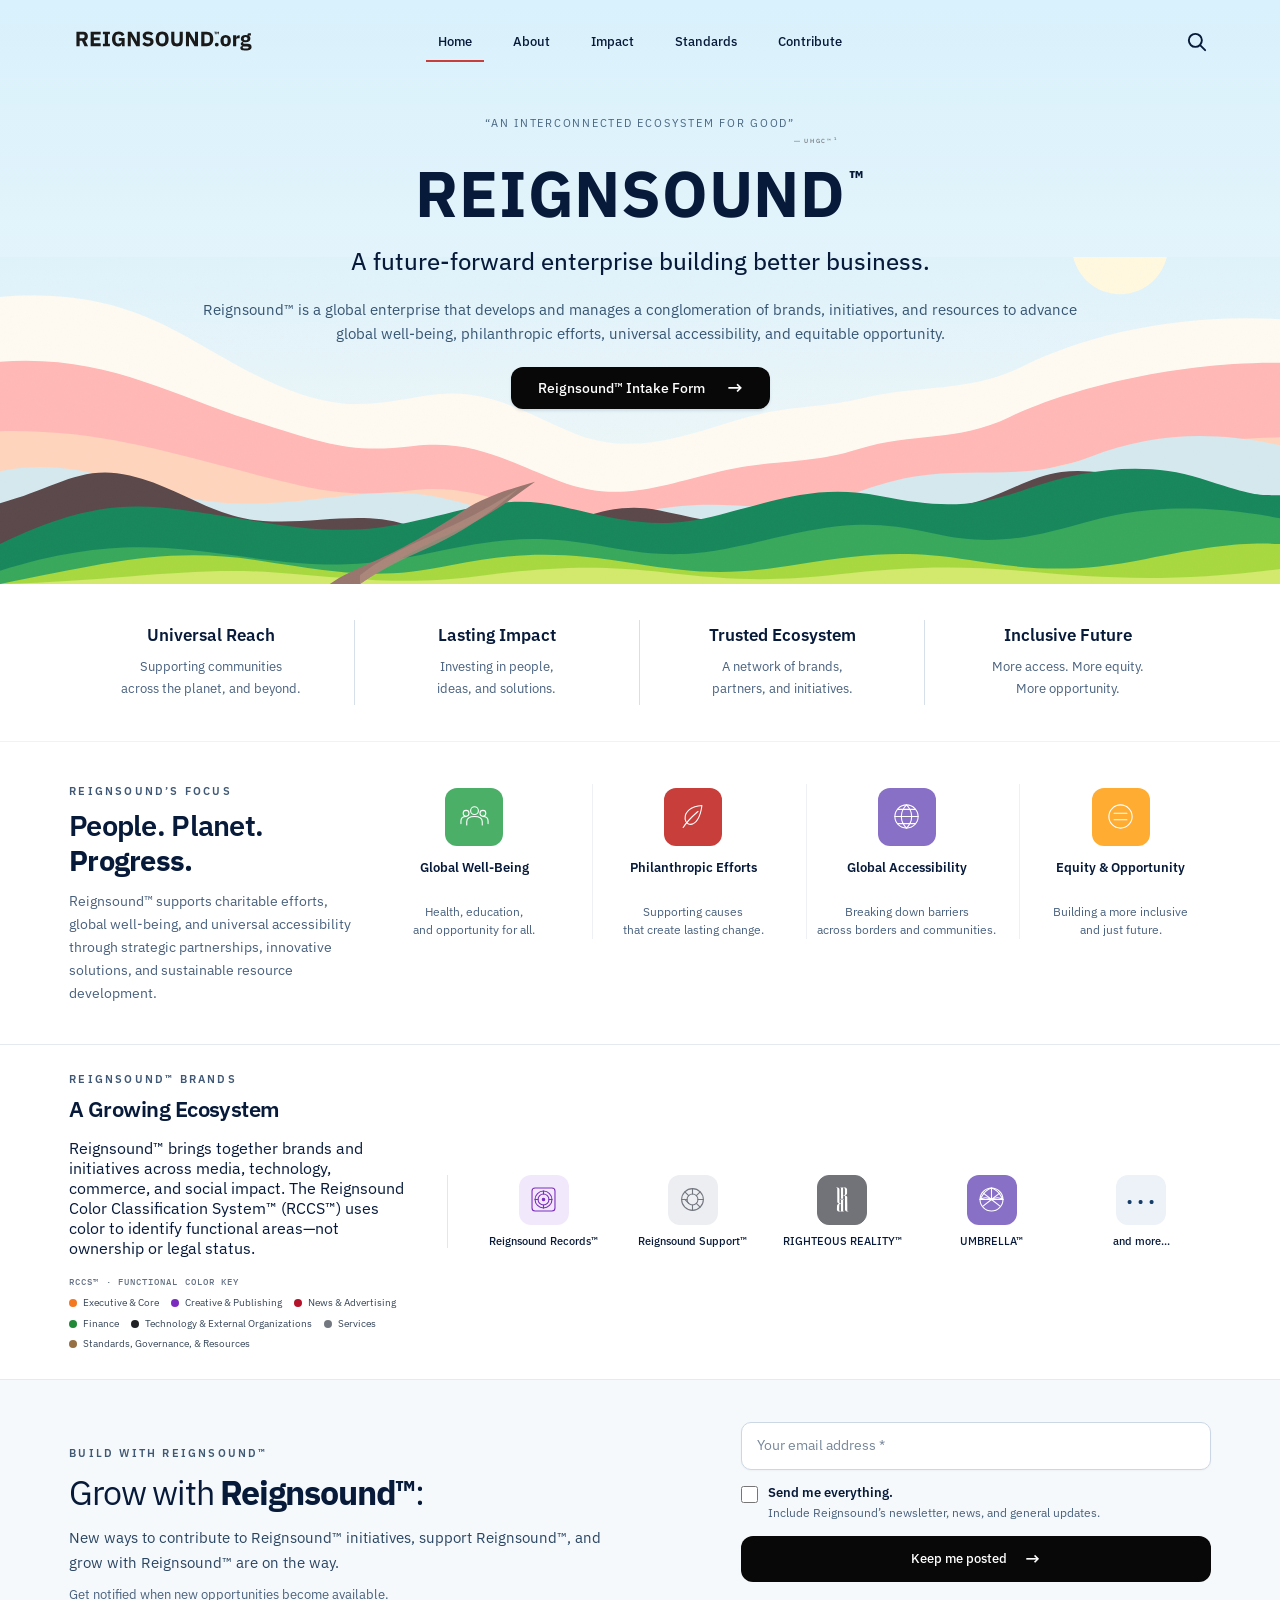
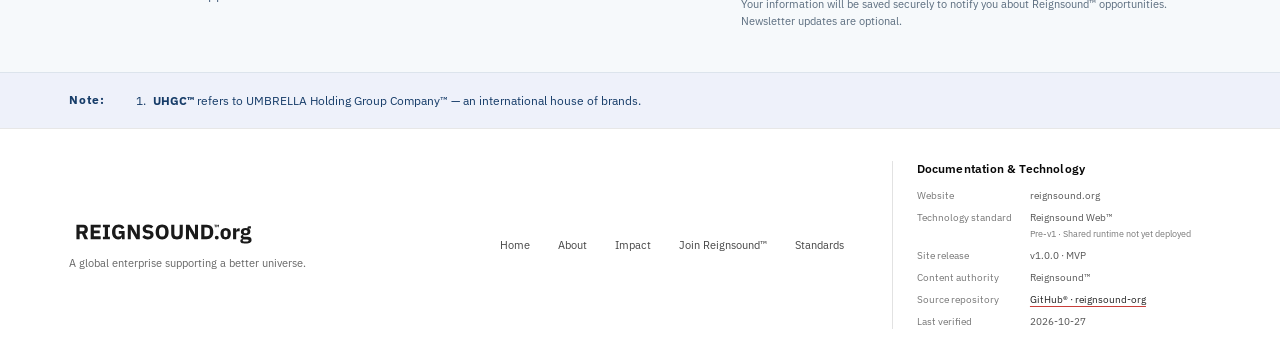
==== index.html @ eb36fef5 "Remove duplicate WebSite structured data" ====
<!doctype html>
<html lang="en">
<head>
  <meta charset="utf-8" />
  <meta name="viewport" content="width=device-width, initial-scale=1" />
  <meta name="theme-color" content="#d9f0fb" />
  <meta name="description" content="Reignsound™ is a global enterprise supporting a better universe through an interconnected ecosystem of brands, initiatives, and resources." />
  <meta name="robots" content="index, follow, max-image-preview:large" />
  <link rel="canonical" href="https://reignsound.org/" />
  <meta property="og:type" content="website" />
  <meta property="og:site_name" content="Reignsound™" />
  <meta property="og:title" content="Reignsound™ | A Global Enterprise for a Better Universe" />
  <meta property="og:description" content="Reignsound™ is a global enterprise supporting a better universe through an interconnected ecosystem of brands, initiatives, and resources." />
  <meta property="og:url" content="https://reignsound.org/" />
  <meta property="og:image" content="https://reignsound.org/favicon.svg" />
  <meta property="og:image:alt" content="Reignsound™ official favicon" />
  <meta name="twitter:card" content="summary" />
  <meta name="twitter:image" content="https://reignsound.org/favicon.svg" />
  <meta name="twitter:image:alt" content="Reignsound™ official favicon" />
  <meta name="twitter:title" content="Reignsound™ | A Global Enterprise for a Better Universe" />
  <meta name="twitter:description" content="Reignsound™ is a global enterprise supporting a better universe through an interconnected ecosystem of brands, initiatives, and resources." />
  <meta name="author" content="Reignsound™" />
  <link rel="icon" href="/favicon.svg" type="image/svg+xml" />
  <title>Reignsound™ | A Global Enterprise for a Better Universe</title>
  <link rel="preconnect" href="https://fonts.googleapis.com" />
  <link rel="preconnect" href="https://fonts.gstatic.com" crossorigin />
  <link href="https://fonts.googleapis.com/css2?family=IBM+Plex+Mono:wght@400;500&family=IBM+Plex+Sans:wght@400;450;500;600;650;700&family=IBM+Plex+Serif:wght@400;500;600&display=swap" rel="stylesheet" />
  <script type="application/ld+json">
  {
    "@context": "https://schema.org",
    "@type": "Organization",
    "@id": "https://reignsound.org/#organization",
    "name": "Reignsound™",
    "alternateName": "REIGNSOUND",
    "url": "https://reignsound.org/",
    "description": "Reignsound™ is a global enterprise supporting a better universe through an interconnected ecosystem of brands, initiatives, and resources."
  }
  </script>
  <script type="application/ld+json">
  {
    "@context": "https://schema.org",
    "@type": "WebSite",
    "@id": "https://reignsound.org/#website",
    "name": "Reignsound™",
    "alternateName": "Reignsound",
    "url": "https://reignsound.org/",
    "publisher": { "@id": "https://reignsound.org/#organization" }
  }
  </script>

  <link rel="stylesheet" href="styles.css" />
</head>
<body>
  <a class="skip-link" href="#main">Skip to content</a>
  <header class="site-header">
    <a class="wordmark" href="#top" aria-label="Reignsound™ organization website"><img class="wordmark-art" src="/assets/reignsound-org-wordmark-outlined.svg" alt="REIGNSOUND.org" /></a>
    <nav aria-label="Main navigation">
      <a class="nav-link active" href="#top">Home</a>
      <a class="nav-link" href="#about">About</a>
      <a class="nav-link" href="#focus">Impact</a>
      <a class="nav-link" href="/standards/">Standards</a>
      <a class="nav-link" href="#support">Contribute</a>
    </nav>
    <a class="search-link" href="#about" aria-label="Explore Reignsound™" title="Explore Reignsound™"><svg viewBox="0 0 24 24" aria-hidden="true"><circle cx="10.8" cy="10.8" r="6.8"/><path d="m16 16 5 5"/></svg></a>
  </header>

  <main id="main">
    <section class="hero" id="top" aria-labelledby="hero-title">
      <div class="hero-copy">
        <p class="eyebrow hero-eyebrow"><span class="hero-quote-text">“An interconnected ecosystem for good”<span class="hero-quote-attribution">― UHGC™<sup>1</sup></span></span></p>
        <h1 id="hero-title">REIGNSOUND<span>™</span></h1>
        <p class="hero-lede">A future-forward enterprise building better business.</p>
        <p class="hero-description">Reignsound™ is a global enterprise that develops and manages a conglomeration of brands, initiatives, and resources to advance global well-being, philanthropic efforts, universal accessibility, and equitable opportunity.</p>
        <a class="primary-button" href="#support">Reignsound™ Intake Form <span aria-hidden="true">→</span></a>
      </div>
      <svg class="landscape" viewBox="0 0 1440 500" preserveAspectRatio="xMidYMax slice" role="img" aria-label="A bright, calm landscape of pastel sky bands and rolling green hills">
        <defs>
          <linearGradient id="sky" x1="0" y1="0" x2="0" y2="1"><stop stop-color="#d7f0fc"/><stop offset="1" stop-color="#f4f8f6"/></linearGradient>
          <filter id="paper"><feTurbulence type="fractalNoise" baseFrequency=".65" numOctaves="2" stitchTiles="stitch"/><feColorMatrix values=".25 0 0 0 .7 .25 0 0 0 .7 .25 0 0 0 .7 0 0 0 .12 0"/></filter>
        </defs>
        <path fill="url(#sky)" d="M0 0H1440V500H0Z"/>
        <circle cx="1260" cy="120" r="54" fill="#fff8df"/>
        <path fill="#fffaf1" d="M0 177C150 165 205 225 292 267S414 299 480 288s107 18 165 42 110 9 176-12 91-13 154-28 116-5 178-36 165-59 287-52v298H0Z"/>
        <path fill="#ffb8b5" d="M0 250c116-9 192 37 280 65s115 38 183 30 104 15 166 39 106 8 174-9 102-8 163-27 110-7 170-36 179-62 304-61v249H0Z"/>
        <path fill="#ffd4bd" d="M0 328c106-2 180 21 265 43s124 33 194 24 113 17 180 32 112 7 177-9 103-5 168-19 106-1 169-21 170-40 287-43v165H0Z"/>
        <path fill="#d4e8ed" d="M0 373c100-20 164 32 259 36s158-22 233-7 124 45 192 26 111-20 179-14 99-24 166-35 124 6 197-22 140-29 214-13v156H0Z"/>
        <path fill="#5b484b" d="M0 409c62-16 90-44 146-31s92 47 150 51 110-12 160 4 93 24 144 10 88-37 141-26 97 25 153 7 102-20 156-12 96-32 144-38 102 15 146 8v118H0Z"/>
        <path fill="#18875b" d="M0 455c110-54 164-45 242-33s132 25 206 11 116-36 185-20 109 27 177 9 113-34 180-21 103 14 165-8 133-32 195-12 63 19 90 19v100H0Z"/>
        <path fill="#38a85c" d="M0 485c120-37 184-28 279-15s133 10 210-6 116-20 192-6 108 10 183-8 115-23 185-7 113 4 178-14 134-18 213-3v74H0Z"/>
        <path fill="#a8d83f" d="M0 500c116-23 188-42 287-27s138 23 220 6 132-14 207-2 110 13 183 1 122-17 194-5 122 14 197-1 111-19 152-17v45H0Z"/>
        <path fill="#d2e96d" d="M0 500c138-4 216-20 309-13s146 15 230 4 137-12 209-4 116 11 196 2 138-10 214-3 162 13 282-3v17H0Z"/>
        <path d="M405 500c40-28 72-43 111-61s62-37 86-54c-29 8-60 18-83 34-37 24-61 39-93 53-27 12-43 19-55 28Z" fill="#98766e"/>
        <path d="M405 500c25-17 50-29 75-40 42-19 75-42 104-68-32 22-64 37-98 53-34 15-61 29-81 45Z" fill="#b08a7e" opacity=".8"/>
        <path fill="#fff" opacity=".12" filter="url(#paper)" d="M0 0H1440V500H0Z"/>
      </svg>
    </section>

    <section class="principles" aria-label="Reignsound™ commitments">
      <article><h2>Universal Reach</h2><p>Supporting communities<br /> across the planet, and beyond.</p></article>
      <article><h2>Lasting Impact</h2><p>Investing in people,<br /> ideas, and solutions.</p></article>
      <article><h2>Trusted Ecosystem</h2><p>A network of brands,<br /> partners, and initiatives.</p></article>
      <article><h2>Inclusive Future</h2><p>More access. More equity.<br /> More opportunity.</p></article>
    </section>

    <section class="focus-section section-wrap" id="focus">
      <div class="focus-intro" id="about">
        <p class="section-kicker">REIGNSOUND’S FOCUS</p>
        <h2><span class="focus-word-people">People.</span> <span class="focus-word-secondary">Planet.</span> <span class="focus-word-progress">Progress.</span></h2>
        <p>Reignsound™ supports charitable efforts, global well-being, and universal accessibility through strategic partnerships, innovative solutions, and sustainable resource development.</p>
      </div>
      <article class="focus-item"><span class="focus-icon green"><svg viewBox="0 0 48 48" aria-hidden="true"><circle cx="24" cy="15" r="6"/><circle cx="11" cy="19" r="4.5"/><circle cx="37" cy="19" r="4.5"/><path d="M12 37v-5c0-5 5-8 12-8s12 3 12 8v5M3 35v-4c0-4 3-7 8-7m34 11v-4c0-4-3-7-8-7"/></svg></span><h3>Global Well-Being</h3><p>Health, education,<br /> and opportunity for all.</p></article>
      <article class="focus-item"><span class="focus-icon blue"><svg viewBox="0 0 48 48" aria-hidden="true"><path d="M37 7C21 8 10 16 11 28c1 7 7 10 13 7C35 29 37 7 37 7Z"/><path d="M8 41c7-11 14-17 23-25"/></svg></span><h3>Philanthropic Efforts</h3><p>Supporting causes<br /> that create lasting change.</p></article>
      <article class="focus-item"><span class="focus-icon violet"><svg viewBox="0 0 48 48" aria-hidden="true"><circle cx="24" cy="24" r="18"/><path d="M6 24h36M24 6c6 6 8 12 8 18s-2 12-8 18c-6-6-8-12-8-18s2-12 8-18ZM10 13h28M10 35h28"/></svg></span><h3>Global Accessibility</h3><p>Breaking down barriers<br /> across borders and communities.</p></article>
      <article class="focus-item"><span class="focus-icon amber"><svg viewBox="0 0 48 48" aria-hidden="true"><circle cx="24" cy="24" r="18"/><path d="M14 19h20M14 29h20"/></svg></span><h3>Equity &amp; Opportunity</h3><p>Building a more inclusive<br /> and just future.</p></article>
    </section>

    <section class="brands-section section-wrap" aria-labelledby="brands-title">
      <div class="brands-intro"><p class="section-kicker">REIGNSOUND™ BRANDS</p><h2 id="brands-title">A Growing Ecosystem</h2><p>Reignsound™ brings together brands and initiatives across media, technology, commerce, and social impact. The Reignsound Color Classification System™ (RCCS™) uses color to identify functional areas—not ownership or legal status.</p><div class="rccs-key" aria-label="Reignsound Color Classification System™ (RCCS™)"><p class="rccs-key-title">RCCS™ · FUNCTIONAL COLOR KEY</p><ul><li class="rccs-orange"><span></span>Executive &amp; Core</li><li class="rccs-purple"><span></span>Creative &amp; Publishing</li><li class="rccs-red"><span></span>News &amp; Advertising</li><li class="rccs-green"><span></span>Finance</li><li class="rccs-mono"><span></span>Technology &amp; External Organizations</li><li class="rccs-gray"><span></span>Services</li><li class="rccs-brown"><span></span>Standards, Governance, &amp; Resources</li></ul></div></div>
      <div class="brands-list" aria-label="Selected Reignsound™ ecosystem brands">
        <div class="brand brand-creative"><span class="brand-symbol record-symbol" aria-hidden="true"><svg viewBox="0 0 48 48"><rect x="5" y="5" width="38" height="38" rx="5"/><circle cx="24" cy="24" r="14"/><circle cx="24" cy="24" r="9"/><circle cx="24" cy="24" r="2" fill="currentColor"/><path d="M24 10v5M10 24h5M24 33v5M33 24h5"/></svg></span><span>Reignsound Records™</span></div>
        <div class="brand brand-service"><span class="brand-symbol" aria-hidden="true"><svg viewBox="0 0 48 48"><circle cx="24" cy="24" r="18"/><circle cx="24" cy="24" r="9"/><path d="M24 6v9m0 18v9M6 24h9m18 0h9M11.3 11.3l6.4 6.4m12.6 12.6 6.4 6.4m0-25.4-6.4 6.4m-12.6 12.6-6.4-6.4"/></svg></span><span>Reignsound Support™</span></div>
        <div class="brand brand-external"><span class="brand-symbol" aria-hidden="true"><img class="monogram-art" src="/assets/brands/righteous-reality/righteous-reality-monogram.svg" alt="" /></span><span>RIGHTEOUS REALITY™</span></div>
        <div class="brand brand-core"><span class="brand-symbol umbrella-symbol" aria-hidden="true"><svg viewBox="0 0 48 48"><circle cx="24" cy="24" r="19"/><path d="M5 24Q14 7 24 5 34 7 43 24Q34 18 24 24 14 18 5 24Z"/><path d="M24 5v19M5 24h38M10.5 13.5 24 24l13.5-10.5M10.5 34.5 24 24l13.5 10.5"/></svg></span><span>UMBRELLA™</span></div>
        <div class="brand"><span class="brand-symbol more-symbol">···</span><span>and more...</span></div>
      </div>
    </section>

    <section class="support-section" id="support" aria-labelledby="support-title">
      <div class="support-copy">
        <p class="section-kicker">BUILD WITH REIGNSOUND™</p>
        <h2 id="support-title"><span class="join-prefix">Grow with</span> <strong>Reignsound™</strong><span class="support-colon">:</span></h2>
        <p class="support-lede">New ways to contribute to Reignsound™ initiatives, support Reignsound™, and grow with Reignsound™ are on the way.</p>
        <p class="support-detail">Get notified when new opportunities become available.</p>
      </div>
      <div class="signup-panel">
        <form class="signup-form" id="opportunities-signup" data-stage="email">
          <div class="signup-email-stage" id="signup-email-stage">
            <label class="visually-hidden" for="signup-email">Your email address (required)</label>
            <input id="signup-email" name="email" type="email" autocomplete="email" placeholder="Your email address *" required />
            <label class="newsletter-option" for="signup-everything">
              <input id="signup-everything" name="newsletter" type="checkbox" />
              <span><strong>Send me everything.</strong><small>Include Reignsound’s newsletter, news, and general updates.</small></span>
            </label>
            <button type="submit">Keep me posted <span aria-hidden="true">→</span></button>
          </div>
          <div class="signup-name-stage" id="signup-name-stage" hidden>
            <div class="signup-email-summary">
              <span>Signing up with</span>
              <strong id="signup-email-summary"></strong>
              <button type="button" class="signup-edit-email" id="signup-edit-email">Edit email</button>
            </div>
            <div class="signup-name-fields">
              <div>
                <label class="visually-hidden" for="signup-first-name">First name (required)</label>
                <input id="signup-first-name" name="first_name" type="text" autocomplete="given-name" placeholder="First name *" />
              </div>
              <div>
                <label class="visually-hidden" for="signup-last-name">Last name (optional)</label>
                <input id="signup-last-name" name="last_name" type="text" autocomplete="family-name" placeholder="Last name (optional)" />
              </div>
            </div>
            <div>
              <label class="visually-hidden" for="signup-phone">Phone number (optional)</label>
              <input class="signup-phone" id="signup-phone" name="phone" type="tel" autocomplete="tel" placeholder="Phone number (optional)" />
            </div>
            <button type="button" id="signup-submit">Submit <span aria-hidden="true">→</span></button>
            <input type="text" name="website" id="signup-website" class="signup-honeypot" tabindex="-1" autocomplete="off" aria-hidden="true" />
            <p class="signup-note">* Required fields</p>
          </div>
          <p class="signup-status" id="signup-status" role="status">Your information will be saved securely to notify you about Reignsound™ opportunities. Newsletter updates are optional.</p>
        </form>
        <script>
          (() => {
            const form = document.getElementById('opportunities-signup');
            const email = document.getElementById('signup-email');
            const emailStage = document.getElementById('signup-email-stage');
            const nameStage = document.getElementById('signup-name-stage');
            const emailSummary = document.getElementById('signup-email-summary');
            const status = document.getElementById('signup-status');
            const firstName = document.getElementById('signup-first-name');
            const lastName = document.getElementById('signup-last-name');
            const phone = document.getElementById('signup-phone');
            const newsletter = document.getElementById('signup-everything');
            const editEmail = document.getElementById('signup-edit-email');
            const submit = document.getElementById('signup-submit');
            const honeypot = document.getElementById('signup-website');
            const endpoint = 'https://xasdgzuogtscoxejwpnz.supabase.co/functions/v1/reignsound-opportunity-signup';

            form.addEventListener('submit', (event) => {
              event.preventDefault();
              if (form.dataset.stage !== 'email' || !email.reportValidity()) return;
              form.dataset.stage = 'name';
              emailStage.hidden = true;
              nameStage.hidden = false;
              firstName.required = true;
              emailSummary.textContent = email.value.trim();
              status.textContent = 'Add your first name to complete your signup.';
              firstName.focus();
            });

            editEmail.addEventListener('click', () => {
              form.dataset.stage = 'email';
              nameStage.hidden = true;
              firstName.required = false;
              emailStage.hidden = false;
              status.textContent = 'You can update your email address before continuing.';
              email.focus();
            });

            submit.addEventListener('click', async () => {
              if (!email.reportValidity() || !firstName.reportValidity()) return;
              submit.disabled = true;
              submit.setAttribute('aria-busy', 'true');
              submit.innerHTML = 'Submitting…';
              status.textContent = 'Saving your signup…';
              try {
                const response = await fetch(endpoint, {
                  method: 'POST',
                  headers: { 'Content-Type': 'application/json' },
                  body: JSON.stringify({
                    email: email.value.trim(),
                    first_name: firstName.value.trim(),
                    last_name: lastName.value.trim(),
                    phone: phone.value.trim(),
                    newsletter_opt_in: newsletter.checked,
                    website: honeypot.value
                  })
                });
                const result = await response.json().catch(() => ({}));
                if (!response.ok || result.ok !== true) {
                  throw new Error(result.error || 'Reignsound™ couldn’t save your signup. Please try again.');
                }
                form.dataset.stage = 'complete';
                emailStage.hidden = true;
                nameStage.hidden = true;
                status.textContent = 'Thanks for signing up. Your information has been received.';
              } catch (error) {
                status.textContent = error instanceof Error
                  ? error.message
                  : 'Reignsound™ couldn’t save your signup just now. Please try again.';
                submit.disabled = false;
                submit.removeAttribute('aria-busy');
                submit.innerHTML = 'Submit <span aria-hidden="true">→</span>';
              }
            });
          })();
        </script>
      </div>
    </section>
  </main>

  <section class="notes-section" aria-labelledby="notes-title">
    <div class="notes-inner">
      <h2 id="notes-title">Note:</h2>
      <ol>
        <li><strong>UHGC™</strong> refers to UMBRELLA Holding Group Company™ — an international house of brands.</li>
      </ol>
    </div>
  </section>

  <footer class="site-footer">
    <div class="footer-brand"><a class="footer-wordmark" href="#top" aria-label="Reignsound™ organization website"><img class="wordmark-art" src="/assets/reignsound-org-wordmark-outlined.svg" alt="REIGNSOUND.org" /></a><p data-reignsound-footer-description></p></div>
    <nav class="footer-nav" aria-label="Footer navigation"><a href="#top">Home</a><a href="#about">About</a><a href="#focus">Impact</a><a href="#support">Join Reignsound™</a><a href="/standards/">Standards</a></nav>
    <section class="provenance" aria-labelledby="provenance-title">
      <h2 class="provenance-title" id="provenance-title">Documentation &amp; Technology</h2>
      <dl class="provenance-list">
        <div><dt>Website</dt><dd>reignsound.org</dd></div>
        <div><dt>Technology standard</dt><dd>Reignsound Web™ <span class="provenance-version">Pre-v1 · Shared runtime not yet deployed</span></dd></div>
        <div><dt>Site release</dt><dd>v1.0.0 · MVP</dd></div>
        <div><dt>Content authority</dt><dd>Reignsound™</dd></div>
        <div><dt>Source repository</dt><dd><a href="https://github.com/reignsound/reignsound-org" target="_blank" rel="noopener noreferrer">GitHub® · reignsound-org</a></dd></div>
        <div><dt>Last verified</dt><dd><time id="release-verified-date" datetime="2026-10-27">2026-10-27</time></dd></div>
      </dl>
    </section>
  </footer>
  <script src="/assets/reignsound-site-config.js" defer></script>
</body>
</html>
---- styles.css ----
:root{--ink:#071a3a;--muted:#49617e;--line:#dce4ec;--paper:#fff;--mono:'IBM Plex Mono',monospace;--sans:'IBM Plex Sans',Arial,sans-serif;--serif:'IBM Plex Serif',serif}*{box-sizing:border-box}html{scroll-behavior:smooth;scroll-padding-top:24px}body{margin:0;color:var(--ink);background:#fff;font-family:var(--sans);-webkit-font-smoothing:antialiased}a{color:inherit;text-decoration:none}.skip-link{position:absolute;left:12px;top:-50px;background:#fff;padding:12px;z-index:10}.skip-link:focus{top:12px}.site-header{height:82px;display:grid;grid-template-columns:1fr auto 1fr;align-items:center;padding:0 clamp(24px,5.4vw,80px);position:absolute;top:0;left:0;right:0;z-index:2}.wordmark,.footer-wordmark{font-size:clamp(18px,2vw,24px);font-weight:700;letter-spacing:.025em;white-space:nowrap}.wordmark{display:block;width:clamp(120px,16vw,190px);line-height:0}.wordmark img{display:block;width:100%;height:auto;max-height:38px;object-fit:contain;object-position:left center}.footer-wordmark{display:block;width:clamp(150px,18vw,205px);line-height:0}.footer-wordmark img{display:block;width:100%;height:auto;max-height:34px;object-fit:contain;object-position:left center;}.wordmark span,.footer-wordmark span{font-size:.42em;vertical-align:top;display:inline-block;margin-left:2px;margin-top:.13em}.site-header nav{display:flex;align-items:center;gap:clamp(18px,3.2vw,44px);height:100%}.nav-link{font-size:13px;font-weight:500;height:100%;display:flex;align-items:center;position:relative}.nav-link.active:after{content:"";height:2px;position:absolute;bottom:20px;left:-12px;right:-12px;background:#2588ce}.search-link{justify-self:end;width:28px;height:28px;display:grid;place-items:center}.search-link svg{width:23px;fill:none;stroke:currentColor;stroke-width:2;stroke-linecap:round}.hero{position:relative;min-height:584px;display:flex;justify-content:center;align-items:flex-start;text-align:center;overflow:hidden;background:linear-gradient(180deg,#d9f1fc 0%,#e7f5fb 64%,#f4f8f6 100%);padding:116px 24px 170px}.hero-copy{position:relative;z-index:1;max-width:900px}.hero-eyebrow{display:block;font-size:11px;letter-spacing:.16em;text-transform:uppercase;color:#486581;margin:0 0 13px}.hero h1{font-size:clamp(40px,5.5vw,64px);line-height:1.1;letter-spacing:.012em;margin:0 0 17px;font-weight:700}.hero h1 span{font-size:.38em;vertical-align:top;display:inline-block;margin:8px 0 0 3px}.hero-lede{font-size:clamp(19px,2.05vw,24px);line-height:1.38;font-weight:450;margin:0 auto 20px}.hero-description{font-size:15px;line-height:1.6;color:#365573;margin:0 auto 21px}.primary-button{display:inline-flex;align-items:center;gap:22px;border-radius:999px;padding:12px 27px;background:#061b3e;color:#fff;font-size:14px;font-weight:500;box-shadow:0 2px 3px #0b24471c;transition:transform .2s,background .2s}.primary-button:hover{background:#123566;transform:translateY(-1px)}.primary-button span{font-size:19px;line-height:14px}.landscape{position:absolute;bottom:0;left:0;width:100%;height:56%;min-height:270px;z-index:0}.principles{display:grid;grid-template-columns:repeat(4,1fr);padding:36px clamp(24px,5.4vw,80px);background:#fff}.principles article{text-align:center;padding:4px 14px 6px;border-right:1px solid #d7e0e8}.principles article:last-child{border:0}.principles h2{font-size:17px;line-height:1.3;margin:0 0 10px;font-weight:600}.principles p{font-size:13px;line-height:1.65;color:var(--muted);margin:0}.section-wrap{padding-left:clamp(24px,5.4vw,80px);padding-right:clamp(24px,5.4vw,80px)}.focus-section{display:grid;grid-template-columns:minmax(240px,1.5fr) repeat(4,minmax(120px,1fr));gap:22px;align-items:start;padding-top:42px;padding-bottom:39px;border-top:1px solid #f0f2f5}.section-kicker{font-size:11px;letter-spacing:.2em;font-weight:600;color:#3f5875;margin:0 0 10px}.focus-intro h2,.brands-intro h2{font-size:clamp(23px,2.3vw,29px);letter-spacing:-.025em;line-height:1.2;margin:0 0 12px;font-weight:600}.focus-intro>p:last-child,.brands-intro>p:last-child{font-size:14px;line-height:1.65;color:var(--muted);margin:0;max-width:390px}.focus-item{text-align:center;min-width:0;display:flex;flex-direction:column;align-items:center;padding-top:4px}.focus-item+.focus-item{border-left:1px solid #edf0f4;padding-left:10px}.focus-icon{width:58px;height:58px;display:grid;place-items:center;border-radius:50%;margin:0 auto 14px;color:#fff}.focus-icon svg{width:31px;height:31px;fill:none;stroke:currentColor;stroke-width:1.7;stroke-linecap:round;stroke-linejoin:round}.green{background:#4caf68}.blue{background:#c83e3a}.violet{background:#8870c7}.amber{background:#ffad32}.focus-item h3{font-size:13px;line-height:1.3;font-weight:600;margin:0 0 9px;min-height:34px;display:flex;align-items:flex-start;justify-content:center}.focus-item p{font-size:11.5px;line-height:1.55;color:var(--muted);margin:0}.brands-section{border-top:1px solid #e5eaf0;display:grid;grid-template-columns:minmax(220px,.9fr) 2fr;gap:34px;align-items:center;padding-top:27px;padding-bottom:28px}.brands-intro h2{font-size:22px}.brands-intro>p:last-child{font-size:13px;max-width:310px}.brands-list{display:grid;grid-template-columns:repeat(5,1fr);gap:10px;border-left:1px solid #e1e7ed;padding-left:26px}.brand{display:flex;align-items:center;flex-direction:column;text-align:center;gap:9px;font-size:10.5px;font-weight:500;white-space:normal}.brand-symbol{width:50px;height:50px;display:grid;place-items:center;border-radius:50%;background:#edf2f8;color:#163c68;font-size:31px;line-height:1}.brand-symbol svg{width:29px;height:29px;fill:none;stroke:currentColor;stroke-width:1.8;stroke-linecap:round;stroke-linejoin:round}.rr-symbol svg{width:34px;height:34px;stroke-width:1.35}.more-symbol{font-size:27px;letter-spacing:2px}.support-section{display:grid;grid-template-columns:minmax(260px,1fr) minmax(300px,.8fr);align-items:center;gap:clamp(28px,6vw,84px);background:#f6f9fb;padding:42px clamp(24px,5.4vw,80px);border-top:1px solid #e5eaf0}.support-section h2{font-size:clamp(27px,3vw,34px);margin:0 0 12px;letter-spacing:-.035em}.support-section .support-lede{font-size:15px;line-height:1.65;color:#294563;margin:0 0 10px;max-width:560px}.support-section .support-detail{font-size:13px;line-height:1.6;color:var(--muted);margin:0}.signup-panel{width:100%;max-width:470px;justify-self:end}.signup-form{display:grid;gap:14px}.signup-form>input[type=email]{width:100%;min-height:48px;border:1px solid #ccd8e4;border-radius:9px;background:#fff;padding:0 15px;font:400 14px var(--sans);color:var(--ink);outline-offset:3px}.signup-form>input[type=email]::placeholder{color:#77879a}.newsletter-option{display:flex;align-items:flex-start;gap:10px;cursor:pointer}.newsletter-option>input{width:17px;height:17px;margin:2px 0 0;accent-color:#10294a;flex:0 0 auto}.newsletter-option span{display:grid;gap:3px}.newsletter-option strong{font-size:13px;font-weight:600}.newsletter-option small{font-size:12px;line-height:1.5;color:var(--muted)}.signup-form button{display:flex;justify-content:center;align-items:center;gap:18px;min-height:46px;padding:0 20px;border:0;border-radius:999px;background:#10294a;color:#fff;font:500 13px var(--sans);cursor:not-allowed;opacity:.72}.signup-form button span{font-size:18px}.signup-status{font-size:11px;line-height:1.5;color:#5a6c7e;margin:0}.visually-hidden{position:absolute;width:1px;height:1px;padding:0;margin:-1px;overflow:hidden;clip:rect(0,0,0,0);white-space:nowrap;border:0}.site-footer{background:#101f33;color:#f6f8fb;display:grid;grid-template-columns:1.2fr 1.2fr 1fr;gap:28px;align-items:center;padding:32px clamp(24px,5.4vw,80px);min-height:112px}.footer-wordmark{font-size:16px;letter-spacing:.12em}.footer-brand p{font-size:11px;color:#b7c3d0;margin:8px 0 0}.footer-nav{display:flex;justify-content:center;gap:clamp(12px,2.2vw,29px);font-size:11px;color:#d1d9e3}.footer-nav a:hover{color:#fff;text-decoration:underline;text-underline-offset:4px}.provenance{border-left:1px solid #516073;padding-left:24px;color:#c1cbd7;min-width:0}.provenance-title{font-family:var(--sans);font-size:12px;font-weight:600;color:#fff;margin:0 0 12px;letter-spacing:.015em}.provenance-list{display:grid;gap:7px;margin:0;font-size:10px;line-height:1.5}.provenance-list>div{display:grid;grid-template-columns:minmax(90px,.8fr) minmax(0,1.4fr);gap:10px}.provenance-list dt{color:#9eafc1}.provenance-list dd{margin:0;overflow-wrap:anywhere}.provenance-list a{color:#fff;text-decoration:underline;text-decoration-color:#7c8da2;text-underline-offset:3px}.provenance-list a:hover{text-decoration-color:#fff}.provenance-version{display:block;color:#9eafc1;font-size:9px;margin-top:2px}
@media(min-width:1500px){.hero{min-height:620px}.landscape{height:58%}}
@media(max-width:950px){.site-header{grid-template-columns:1fr auto;}.site-header nav{gap:18px}.search-link{display:none}.focus-section{grid-template-columns:repeat(4,1fr);gap:20px}.focus-intro{grid-column:1/-1;max-width:650px;margin-bottom:8px}.focus-item:first-of-type{border-left:0}.brands-section{grid-template-columns:1fr;gap:22px}.brands-list{border-left:0;border-top:1px solid #e1e7ed;padding:22px 0 0}.site-footer{grid-template-columns:1fr 1fr}.provenance{grid-column:1/-1;border-left:0;border-top:1px solid #516073;padding:16px 0 0}.footer-nav{justify-content:flex-end}}
@media(max-width:620px){.site-header{height:72px;padding:0 20px;align-items:center}.wordmark{width:clamp(112px,35vw,145px);font-size:17px}.site-header nav{gap:13px}.nav-link{font-size:11px}.nav-link.active:after{bottom:15px;left:-4px;right:-4px}.hero{min-height:620px;padding:120px 22px 210px}.hero h1{font-size:clamp(37px,10vw,54px);margin-bottom:16px}.hero-lede{font-size:19px}.desktop-break{display:none}.hero-description{max-width:430px;font-size:13px;line-height:1.65}.landscape{height:44%;min-height:240px;width:150%;left:-25%}.principles{grid-template-columns:repeat(2,1fr);padding:22px 16px;row-gap:20px}.principles article{padding:8px 5px;border-right:1px solid #d7e0e8}.principles article:nth-child(2){border-right:0}.principles article:nth-child(3){border-top:1px solid #edf0f4;padding-top:18px}.principles article:nth-child(4){border-top:1px solid #edf0f4;border-right:0;padding-top:18px}.principles h2{font-size:15px}.principles p{font-size:12px}.focus-section{grid-template-columns:repeat(2,minmax(0,1fr));padding-top:30px;padding-bottom:30px;gap:26px 12px}.focus-intro{grid-column:1/-1}.focus-intro h2{font-size:25px}.focus-item+.focus-item{border-left:0;padding-left:0}.focus-item:nth-of-type(odd){border-left:0}.focus-item p{font-size:11.5px}.brands-section{padding-top:24px;padding-bottom:26px}.brands-list{grid-template-columns:repeat(3,1fr);row-gap:22px}.brand{font-size:10px}.brand-symbol{width:45px;height:45px}.support-section{grid-template-columns:1fr;gap:24px;padding-top:30px;padding-bottom:30px}.signup-panel{justify-self:stretch;max-width:none}.support-section h2{font-size:22px}.support-note{white-space:normal}.site-footer{grid-template-columns:1fr;gap:22px;padding-top:27px;padding-bottom:27px}.footer-wordmark{width:clamp(145px,48vw,185px)}.footer-nav{justify-content:flex-start;flex-wrap:wrap;gap:18px}.provenance{grid-column:auto}.hero-eyebrow{display:block;font-size:9px;letter-spacing:.16em;text-transform:uppercase;color:#486581;margin:0 0 13px}}
@media(prefers-reduced-motion:reduce){html{scroll-behavior:auto}*,*:before,*:after{transition:none!important}}

/* Two-step opportunities signup */
.signup-form [hidden]{display:none!important}
.signup-email-stage,.signup-name-stage{display:grid;gap:14px}
.signup-name-fields{display:grid;grid-template-columns:1fr 1fr;gap:12px}
.signup-name-fields input{width:100%;min-height:48px;border:1px solid #ccd8e4;border-radius:9px;background:#fff;padding:0 15px;font:400 14px var(--sans);color:var(--ink);outline-offset:3px}
.signup-name-fields input::placeholder{color:#77879a}
.signup-email-summary{margin:0;color:var(--muted);font-size:12px;line-height:1.5;overflow-wrap:anywhere}
.signup-email-summary strong{color:var(--ink);font-weight:600}
.signup-form button{cursor:pointer;opacity:1}
.signup-form button:disabled{cursor:not-allowed;opacity:.55}
@media(max-width:420px){.signup-name-fields{grid-template-columns:1fr}}

/* Refined, consistent signup fields and two-step navigation */
.signup-form input[type="email"],
.signup-form input[type="text"],
.signup-form input[type="tel"]{
  display:block;
  width:100%;
  min-width:0;
  min-height:48px;
  border:1px solid #cbd7e4;
  border-radius:10px;
  background:#fff;
  padding:0 15px;
  color:var(--ink);
  font:400 14px/1.4 var(--sans);
  box-shadow:0 1px 2px rgba(7,26,58,.035);
  outline-offset:3px;
  transition:border-color .16s,box-shadow .16s;
}
.signup-form input[type="email"]:focus,
.signup-form input[type="text"]:focus,
.signup-form input[type="tel"]:focus{
  border-color:#7896b6;
  box-shadow:0 0 0 3px rgba(69,119,169,.12);
  outline:none;
}
.signup-form input::placeholder{color:#77879a;opacity:1}
.signup-name-fields{display:grid;grid-template-columns:1fr 1fr;gap:12px}
.signup-email-summary{display:grid;grid-template-columns:1fr auto;gap:3px 12px;align-items:center;font-size:12px;color:var(--muted);overflow-wrap:anywhere}
.signup-email-summary>span{grid-column:1/-1}
.signup-email-summary strong{font-weight:600;color:var(--ink)}
.signup-form .signup-edit-email{grid-column:2;grid-row:2;min-height:32px;padding:0 12px;border:1px solid #cbd7e4;background:#fff;color:#173657;font-size:12px;cursor:pointer;opacity:1}
.signup-form .signup-edit-email:hover{background:#f0f5fa}
.signup-form .signup-note{margin:-6px 0 0;color:#607187;font-size:11px}
.signup-form button{cursor:pointer;opacity:1}
.signup-form button:disabled{cursor:not-allowed;opacity:.55}
.signup-form .signup-status{font-size:11px;line-height:1.55;color:#5a6c7e;margin:0}
@media(max-width:420px){.signup-name-fields{grid-template-columns:1fr}}


/* Reignsound red accent and responsive navigation refinements */
:root{--accent-red:#c83e3a}
.nav-link.active:after{background:var(--accent-red)}
.primary-button{background:#080808}
.primary-button:hover,.primary-button:focus-visible{background:var(--accent-red)}
.signup-form button{background:#080808;transition:background .2s,transform .2s}
.signup-form button:hover:not(:disabled),.signup-form button:focus-visible:not(:disabled){background:var(--accent-red)}
.signup-form .signup-edit-email{background:#080808;color:#fff;border-color:#080808;transition:background .2s,border-color .2s}
.signup-form .signup-edit-email:hover,.signup-form .signup-edit-email:focus-visible{background:var(--accent-red);border-color:var(--accent-red);color:#fff}
.footer-nav a:hover,.footer-nav a:focus-visible{color:var(--accent-red);text-decoration-color:var(--accent-red)}
.provenance-list a{text-decoration-color:var(--accent-red)}
.provenance-list a:hover,.provenance-list a:focus-visible{text-decoration-color:var(--accent-red);color:var(--accent-red)}
@media(max-width:950px){
  .site-header nav{flex-wrap:wrap;justify-content:center;row-gap:8px;min-width:0}
  .nav-link{white-space:nowrap}
  .nav-link.active:after{left:-7px;right:-7px}
}
@media(max-width:620px){
  .site-header{height:auto;min-height:0;grid-template-columns:1fr;justify-items:center;gap:12px;padding:17px 16px 10px}
  .wordmark{font-size:18px;line-height:1.25;margin-bottom:1px}
  .site-header nav{width:100%;max-width:420px;gap:8px 20px;flex-wrap:wrap;justify-content:center;align-content:center}
  .nav-link{height:auto;min-height:22px;font-size:11px;padding:2px 4px}
  .nav-link.active:after{bottom:-3px;left:0;right:0;background:var(--accent-red)}
  .hero{padding-top:148px}
}
@media(max-width:380px){
  .site-header nav{column-gap:15px;row-gap:7px}
  .nav-link{font-size:10.5px}
  .hero{padding-top:154px}
}

.site-footer{background:#000}


/* White .org footer: match the ecosystem section and iOS browser chrome */
.site-footer{background:#fff;color:#080808;border-top:1px solid #e7e7e7}
.footer-brand p{color:#666}
.footer-nav{color:#454545}
.footer-nav a:hover,.footer-nav a:focus-visible{color:var(--accent-red);text-decoration-color:var(--accent-red)}
.provenance{border-color:#e2e2e2;color:#555}
.provenance-title{color:#080808}
.provenance-list dt,.provenance-version{color:#777}
.provenance-list a{color:#222;text-decoration-color:var(--accent-red)}
.provenance-list a:hover,.provenance-list a:focus-visible{color:var(--accent-red);text-decoration-color:var(--accent-red)}
@media(max-width:950px){.provenance{border-top-color:#e2e2e2}}


/* One source of truth: use the authored SVG wordmark at every viewport.
   Scale the complete artwork rather than approximating its typography in HTML. */
.wordmark,
.footer-wordmark{
  display:block;
  width:clamp(120px,16vw,190px);
  max-width:100%;
  line-height:0;
  white-space:nowrap;
}
.wordmark img,
.footer-wordmark img{
  display:block;
  width:100%;
  height:auto;
  max-height:none;
  object-fit:contain;
  object-position:left center;
  filter:none;
}
@media(max-width:620px){
  .site-header .wordmark{
    width:clamp(150px,48vw,190px);
    justify-self:center;
    margin:0;
  }
  .site-footer .footer-wordmark{
    width:clamp(150px,48vw,190px);
    margin:0;
  }
}


/* Inline SVG keeps the wordmark typography tied to the page's IBM Plex Sans font. */
.wordmark-art{display:block;width:100%;height:auto;max-width:100%;overflow:visible}


/* Keep the Join heading punctuation visually quieter than the brand name. */
.support-section h2 .join-colon{color:#4b5563;font-weight:400!important;font-style:normal}


/* Reignsound Color Classification System (RCCS): function, not ownership. */
.brands-intro>p:last-of-type{max-width:460px}
.rccs-key{margin-top:18px}
.rccs-key-title{font:500 9px var(--mono);letter-spacing:.12em;color:#637184;margin:0 0 9px}
.rccs-key ul{display:flex;flex-wrap:wrap;gap:7px 12px;list-style:none;padding:0;margin:0}
.rccs-key li{display:flex;align-items:center;gap:6px;font-size:10px;line-height:1.35;color:#344458}
.rccs-key li span{width:8px;height:8px;border-radius:50%;background:var(--rccs-color);flex:0 0 auto}
.rccs-orange{--rccs-color:#f47721}.rccs-purple{--rccs-color:#7b2cbf}.rccs-red{--rccs-color:#b5122b}.rccs-green{--rccs-color:#218838}.rccs-mono{--rccs-color:#202124}.rccs-gray{--rccs-color:#737780}.rccs-brown{--rccs-color:#966f43}
.brand .brand-symbol{transition:background .2s,color .2s}
.brand-creative .brand-symbol{background:#f2e8fb;color:#7b2cbf}
.brand-service .brand-symbol{background:#eceef1;color:#737780}
.brand-external .brand-symbol{background:#fff;color:#202124;border:1px solid #d8dde4}
.brand-core .brand-symbol{background:#fff0e4;color:#f47721}
@media(max-width:950px){.rccs-key ul{gap:8px 12px}}
@media(max-width:620px){.rccs-key{margin-top:15px}.rccs-key li{font-size:10px}}


/* Outlined brand assets: preserve their authored geometry at every viewport. */
.wordmark-art{display:block;width:100%;height:auto;max-width:100%;overflow:visible;object-fit:contain;object-position:left center}
.site-header .wordmark-art{max-height:38px}
.site-footer .footer-wordmark .wordmark-art{max-height:34px;filter:none}
.brand-symbol .monogram-art{display:block;width:29px;height:29px;max-width:100%;max-height:100%;object-fit:contain;object-position:center}
@media(max-width:620px){.brand-symbol .monogram-art{width:27px;height:27px}}


/* Let the brand name carry the visual emphasis in the Join Reignsound heading. */
.support-section h2 .join-prefix{font-weight:400}


/* Emphasize People as the current priority within People. Planet. Progress. */
.focus-intro h2 .focus-word-people{font-weight:600}
.focus-intro h2 .focus-word-secondary{font-weight:600}


/* Shared square-rounded geometry for primary actions and ecosystem icons. */
.primary-button,
.signup-form button,
.signup-form .signup-edit-email,
.focus-icon,
.brand-symbol{
  border-radius:12px;
}


/* Attribute the homepage quotation and explain its numbered reference. */
.hero-quote-text{position:relative;display:inline-block;padding-bottom:1.35em}
.hero-quote-attribution{position:absolute;top:calc(100% - 1.25em);left:calc(100% - .25em);display:block;width:max-content;font-size:50%;font-weight:500;letter-spacing:inherit;line-height:1.2;color:#717378;text-transform:uppercase;white-space:nowrap}
.hero-quote-attribution sup{font-size:70%;line-height:0;vertical-align:super;margin-left:1px}
.notes-section{background:#EEF1FA;color:#163c68;padding:18px clamp(24px,5.4vw,80px);border-top:1px solid #dce4ec}
.notes-inner{max-width:1200px;margin:0 auto;display:grid;grid-template-columns:auto 1fr;align-items:start;gap:24px}
.notes-inner h2{font-size:12px;line-height:1.5;margin:0;font-weight:700;letter-spacing:.06em}
.notes-inner ol{margin:0;padding-left:20px;font-size:12px;line-height:1.6}
.notes-inner li{padding-left:4px}
@media(max-width:620px){.notes-inner{grid-template-columns:1fr;gap:6px}}

/* Approved brand-icon treatments and Progress emphasis */
.focus-intro h2 .focus-word-progress{font-weight:900}
.brand-external .brand-symbol{background:#717378;color:#fff;border-color:#717378}
.brand-external .brand-symbol .monogram-art{filter:invert(1)}
.focus-icon.amber{color:#c83e3a}
.focus-icon.amber svg circle{stroke:#c83e3a}
.focus-icon.amber svg path{stroke:#4caf68}

/* Final icon and interaction refinements */
.focus-icon.amber{color:#fff}
.focus-icon.amber svg circle,.focus-icon.amber svg path{stroke:#fff}
.brand-core .brand-symbol{color:#966f43}
.primary-button:hover,.primary-button:focus-visible{background:#f4c542}
#opportunities-signup button[type="submit"]:hover:not(:disabled),#opportunities-signup button[type="submit"]:focus-visible:not(:disabled),#signup-submit:hover:not(:disabled),#signup-submit:focus-visible:not(:disabled){background:#218838}


/* Final brand treatment and contribution-heading emphasis */
.brand-core .brand-symbol{background:#717378;color:#fff;border-color:#717378}
.support-section h2 .join-prefix{font-weight:400}
.support-section h2 strong{font-weight:700}
.support-section h2 .support-colon{font-weight:400}


/* Final interaction contrast and UMBRELLA governance-brand treatment */
.brand-core .brand-symbol{background:#8870c7;color:#fff;border-color:#8870c7}
.primary-button:hover,.primary-button:focus-visible{color:#000}
#opportunities-signup button[type="submit"]:hover:not(:disabled),#opportunities-signup button[type="submit"]:focus-visible:not(:disabled),#signup-submit:hover:not(:disabled),#signup-submit:focus-visible:not(:disabled){color:#000}


/* Distinguish the two signup actions on hover/focus */
#opportunities-signup button[type="submit"]:hover:not(:disabled),#opportunities-signup button[type="submit"]:focus-visible:not(:disabled){color:#f4c542}
#signup-submit:hover:not(:disabled),#signup-submit:focus-visible:not(:disabled){color:#000}


/* Keep the anti-spam honeypot invisible and honor hidden form stages */
[hidden]{display:none!important}
.signup-honeypot{position:absolute!important;left:-10000px!important;top:auto!important;width:1px!important;height:1px!important;overflow:hidden!important;clip:rect(0,0,0,0)!important;white-space:nowrap!important}
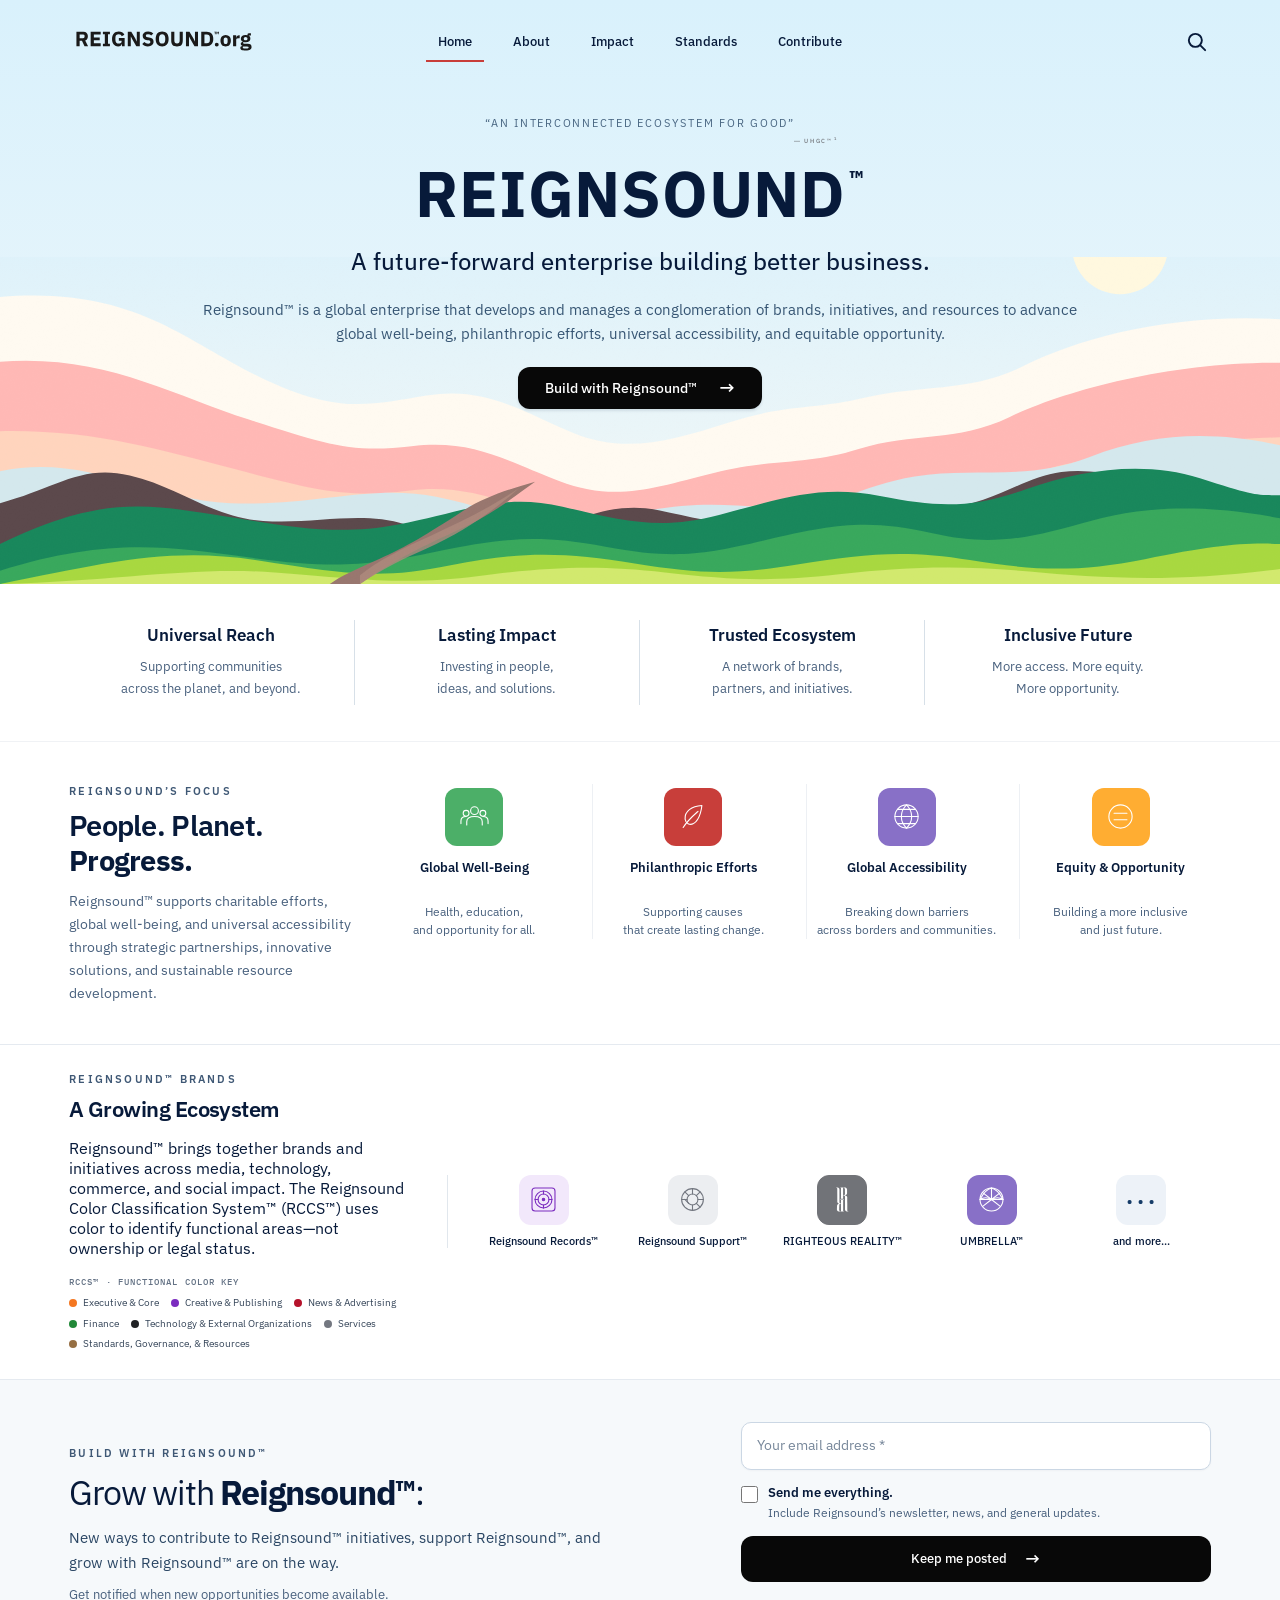
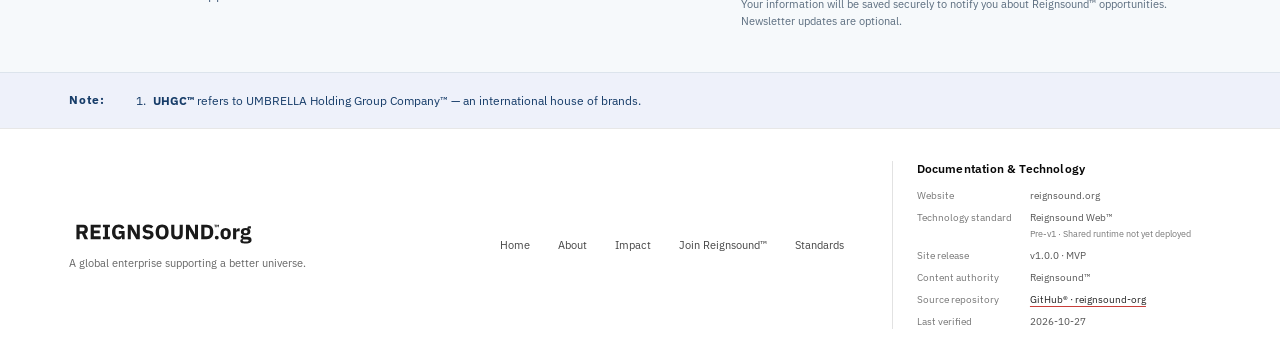
==== commit d3fa4c32: "Update homepage CTA to Build with Reignsound" ====
--- a/index.html
+++ b/index.html
@@ -71,7 +71,7 @@
         <h1 id="hero-title">REIGNSOUND<span>™</span></h1>
         <p class="hero-lede">A future-forward enterprise building better business.</p>
         <p class="hero-description">Reignsound™ is a global enterprise that develops and manages a conglomeration of brands, initiatives, and resources to advance global well-being, philanthropic efforts, universal accessibility, and equitable opportunity.</p>
-        <a class="primary-button" href="#support">Reignsound™ Intake Form <span aria-hidden="true">→</span></a>
+        <a class="primary-button" href="#support">Build with Reignsound™ <span aria-hidden="true">→</span></a>
       </div>
       <svg class="landscape" viewBox="0 0 1440 500" preserveAspectRatio="xMidYMax slice" role="img" aria-label="A bright, calm landscape of pastel sky bands and rolling green hills">
         <defs>
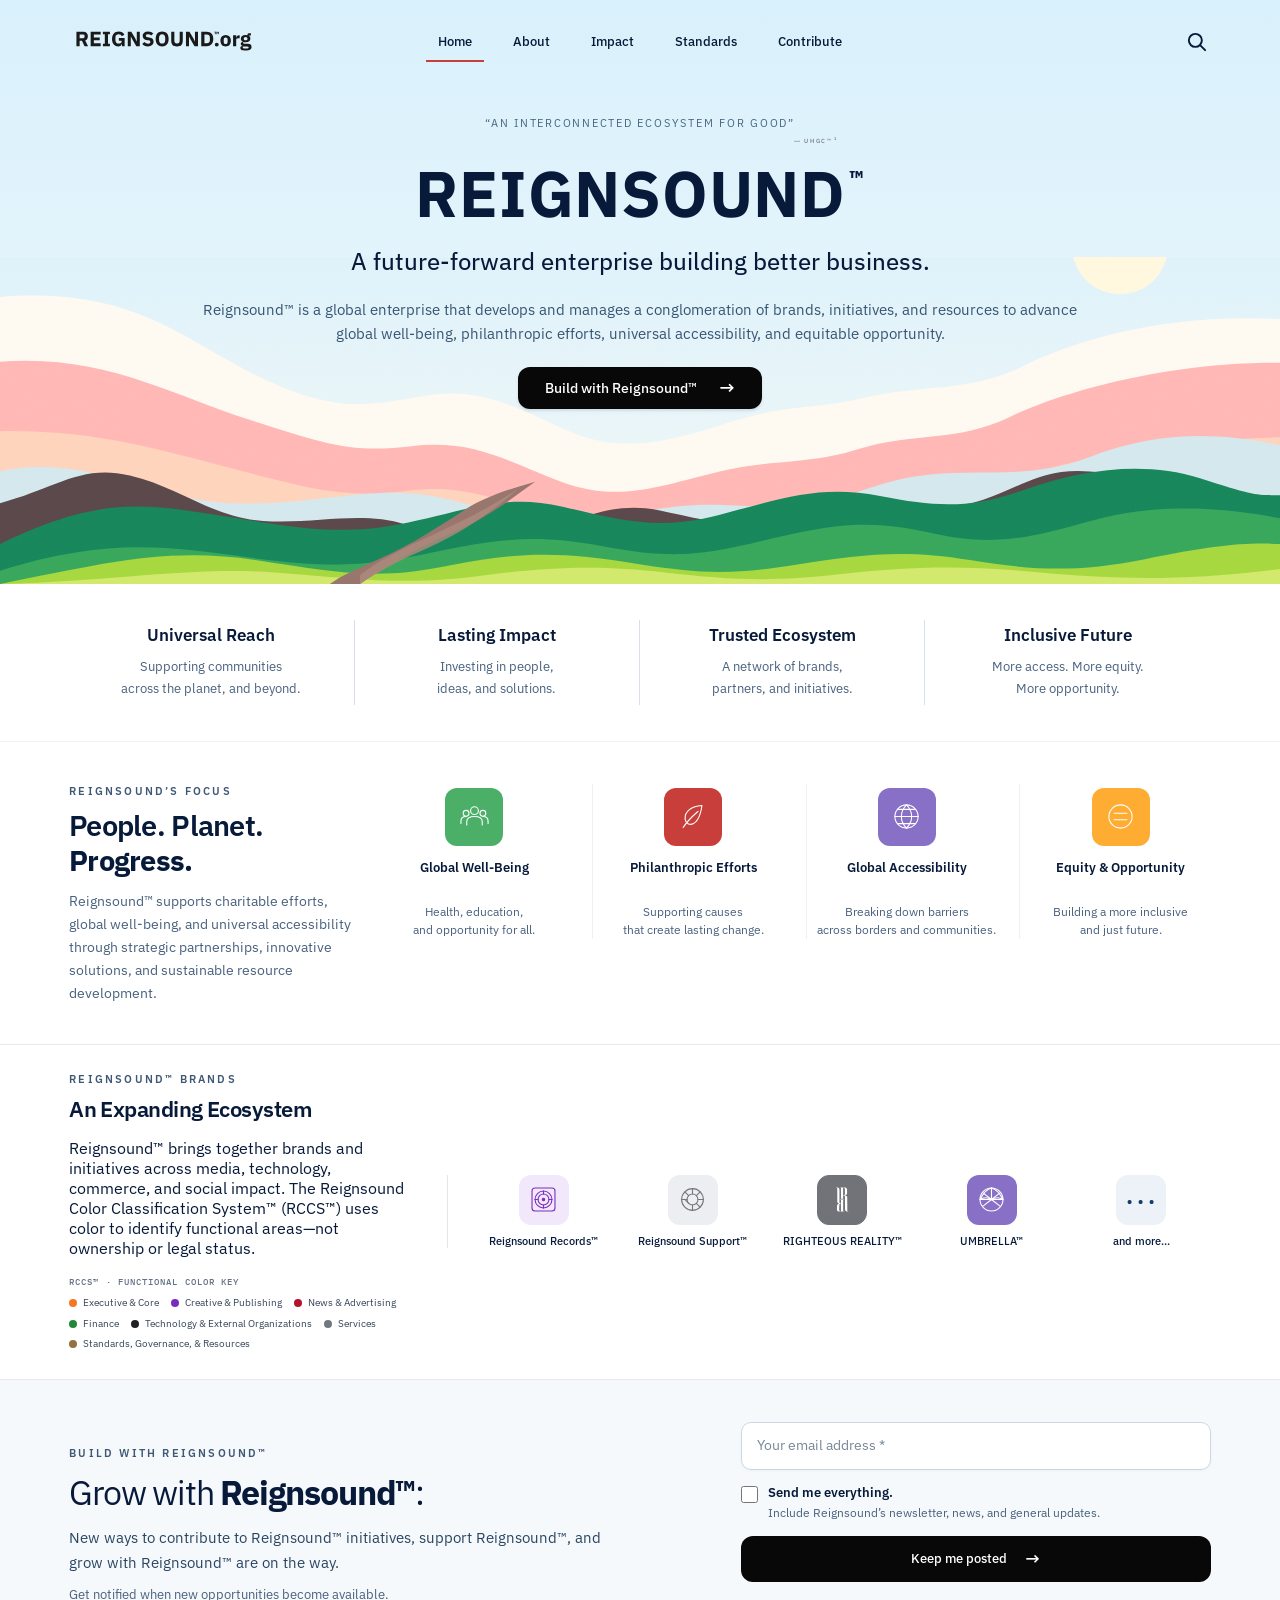
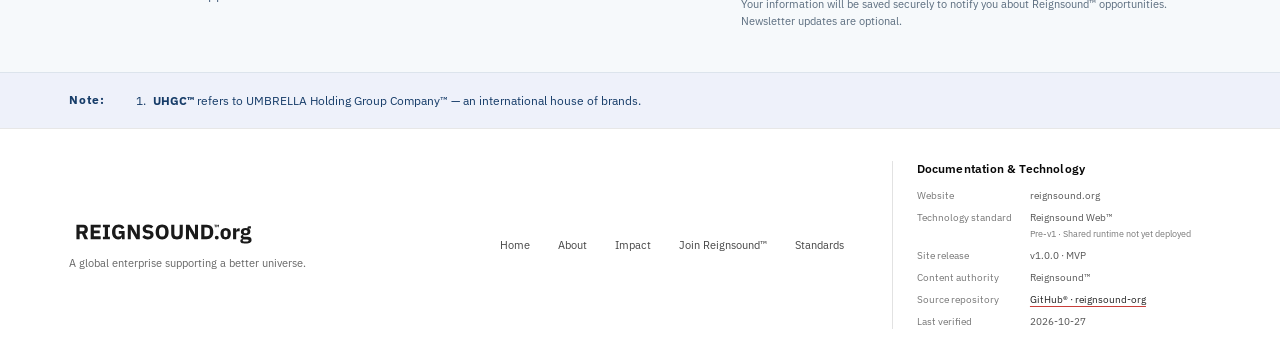
==== commit 3fa29575: "Update Reignsound brands section heading" ====
--- a/index.html
+++ b/index.html
@@ -115,7 +115,7 @@
     </section>
 
     <section class="brands-section section-wrap" aria-labelledby="brands-title">
-      <div class="brands-intro"><p class="section-kicker">REIGNSOUND™ BRANDS</p><h2 id="brands-title">A Growing Ecosystem</h2><p>Reignsound™ brings together brands and initiatives across media, technology, commerce, and social impact. The Reignsound Color Classification System™ (RCCS™) uses color to identify functional areas—not ownership or legal status.</p><div class="rccs-key" aria-label="Reignsound Color Classification System™ (RCCS™)"><p class="rccs-key-title">RCCS™ · FUNCTIONAL COLOR KEY</p><ul><li class="rccs-orange"><span></span>Executive &amp; Core</li><li class="rccs-purple"><span></span>Creative &amp; Publishing</li><li class="rccs-red"><span></span>News &amp; Advertising</li><li class="rccs-green"><span></span>Finance</li><li class="rccs-mono"><span></span>Technology &amp; External Organizations</li><li class="rccs-gray"><span></span>Services</li><li class="rccs-brown"><span></span>Standards, Governance, &amp; Resources</li></ul></div></div>
+      <div class="brands-intro"><p class="section-kicker">REIGNSOUND™ BRANDS</p><h2 id="brands-title">An Expanding Ecosystem</h2><p>Reignsound™ brings together brands and initiatives across media, technology, commerce, and social impact. The Reignsound Color Classification System™ (RCCS™) uses color to identify functional areas—not ownership or legal status.</p><div class="rccs-key" aria-label="Reignsound Color Classification System™ (RCCS™)"><p class="rccs-key-title">RCCS™ · FUNCTIONAL COLOR KEY</p><ul><li class="rccs-orange"><span></span>Executive &amp; Core</li><li class="rccs-purple"><span></span>Creative &amp; Publishing</li><li class="rccs-red"><span></span>News &amp; Advertising</li><li class="rccs-green"><span></span>Finance</li><li class="rccs-mono"><span></span>Technology &amp; External Organizations</li><li class="rccs-gray"><span></span>Services</li><li class="rccs-brown"><span></span>Standards, Governance, &amp; Resources</li></ul></div></div>
       <div class="brands-list" aria-label="Selected Reignsound™ ecosystem brands">
         <div class="brand brand-creative"><span class="brand-symbol record-symbol" aria-hidden="true"><svg viewBox="0 0 48 48"><rect x="5" y="5" width="38" height="38" rx="5"/><circle cx="24" cy="24" r="14"/><circle cx="24" cy="24" r="9"/><circle cx="24" cy="24" r="2" fill="currentColor"/><path d="M24 10v5M10 24h5M24 33v5M33 24h5"/></svg></span><span>Reignsound Records™</span></div>
         <div class="brand brand-service"><span class="brand-symbol" aria-hidden="true"><svg viewBox="0 0 48 48"><circle cx="24" cy="24" r="18"/><circle cx="24" cy="24" r="9"/><path d="M24 6v9m0 18v9M6 24h9m18 0h9M11.3 11.3l6.4 6.4m12.6 12.6 6.4 6.4m0-25.4-6.4 6.4m-12.6 12.6-6.4-6.4"/></svg></span><span>Reignsound Support™</span></div>
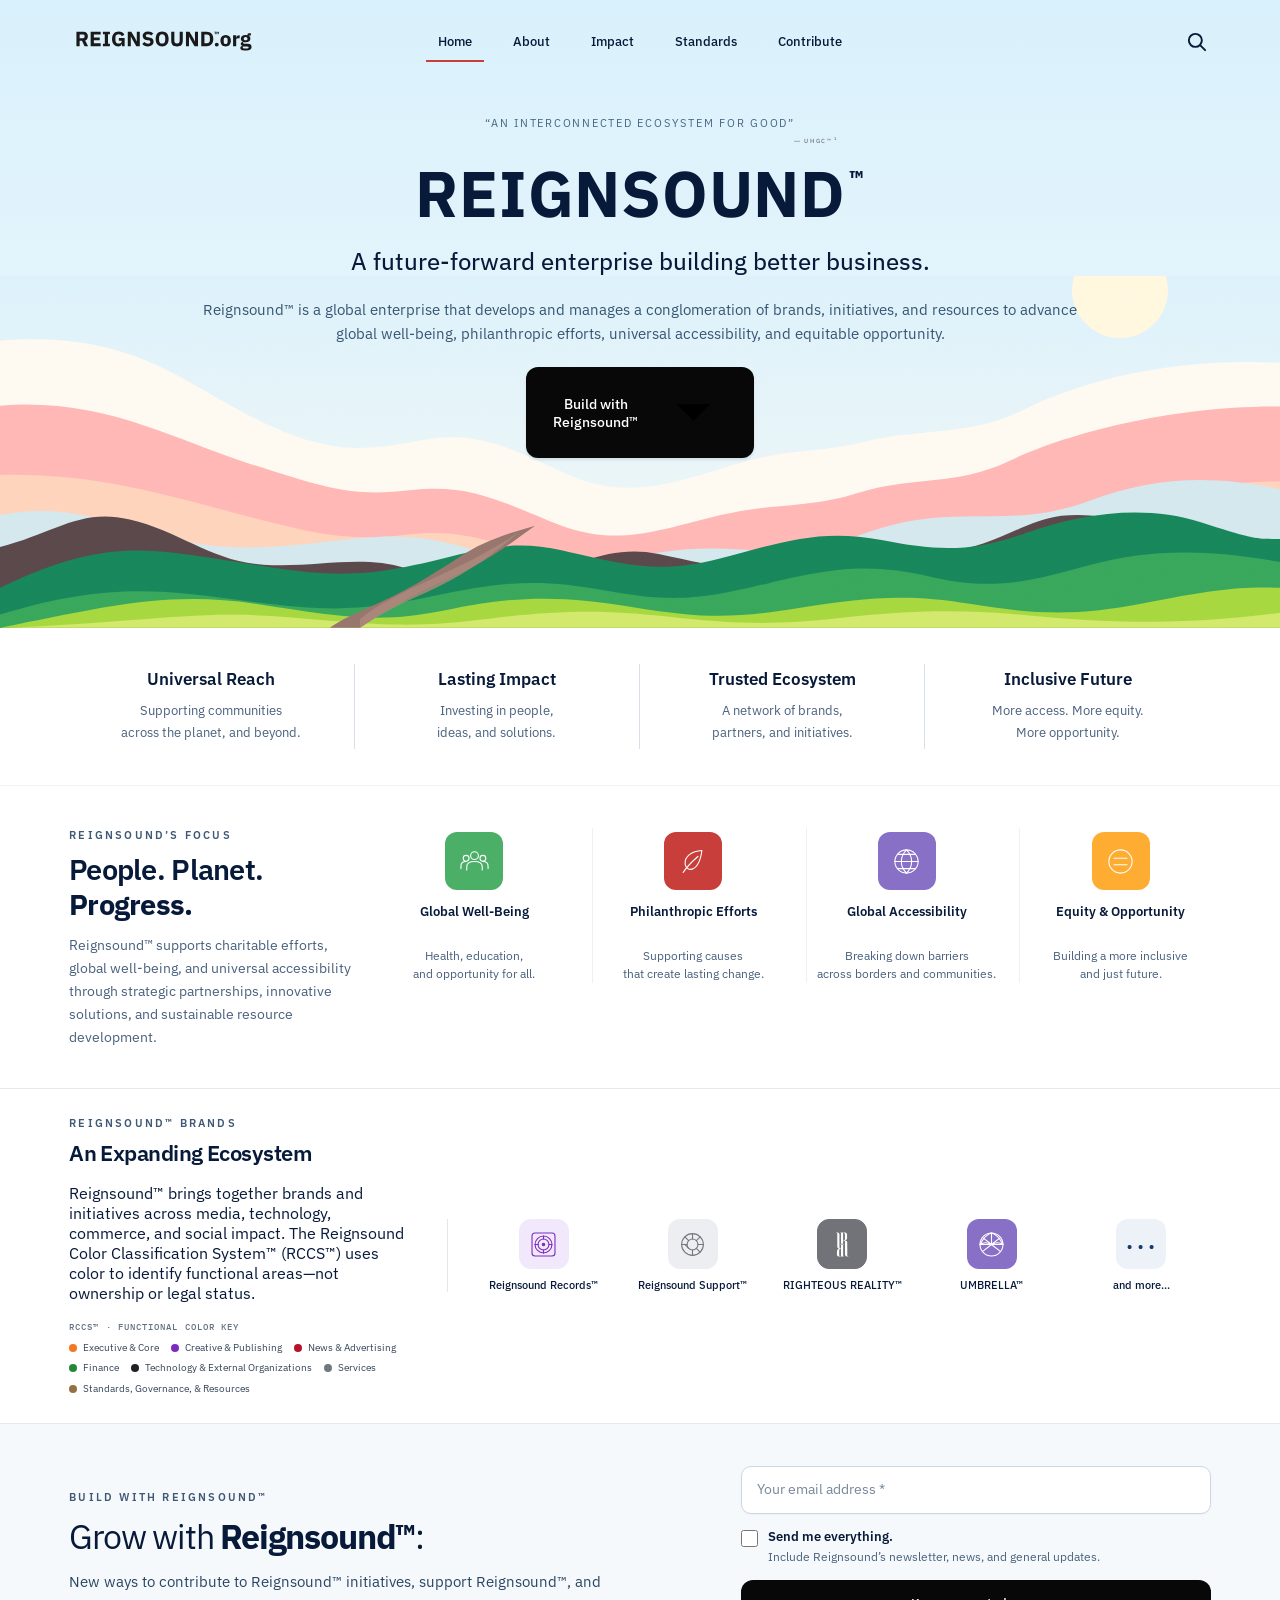
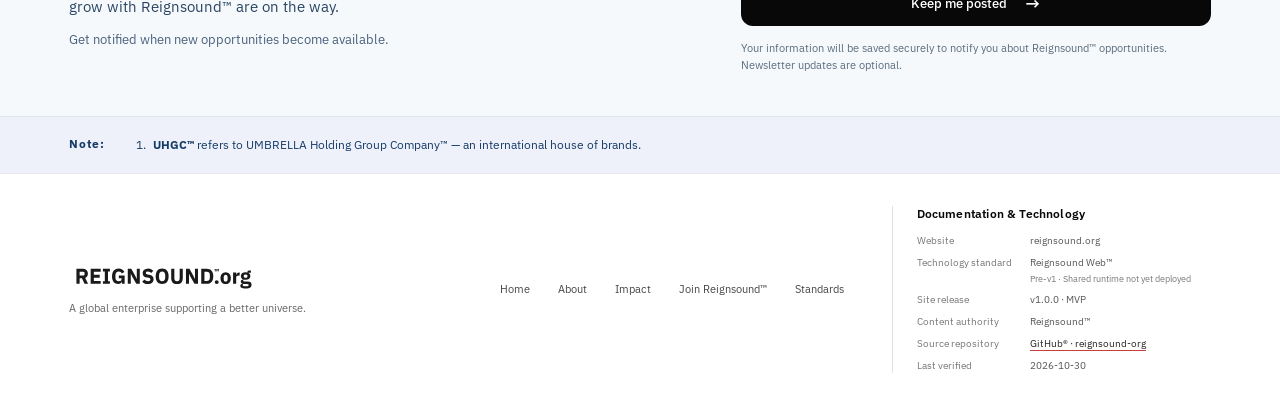
==== commit 013ced71: "Update homepage form cue and verification date" ====
--- a/index.html
+++ b/index.html
@@ -9,7 +9,7 @@
   <link rel="canonical" href="https://reignsound.org/" />
   <meta property="og:type" content="website" />
   <meta property="og:site_name" content="Reignsound™" />
-  <meta property="og:title" content="Reignsound™ | A Global Enterprise for a Better Universe" />
+  <meta property="og:title" content="Reignsound™ | Organization and Official Resources" />
   <meta property="og:description" content="Reignsound™ is a global enterprise supporting a better universe through an interconnected ecosystem of brands, initiatives, and resources." />
   <meta property="og:url" content="https://reignsound.org/" />
   <meta property="og:image" content="https://reignsound.org/favicon.svg" />
@@ -17,11 +17,11 @@
   <meta name="twitter:card" content="summary" />
   <meta name="twitter:image" content="https://reignsound.org/favicon.svg" />
   <meta name="twitter:image:alt" content="Reignsound™ official favicon" />
-  <meta name="twitter:title" content="Reignsound™ | A Global Enterprise for a Better Universe" />
+  <meta name="twitter:title" content="Reignsound™ | Organization and Official Resources" />
   <meta name="twitter:description" content="Reignsound™ is a global enterprise supporting a better universe through an interconnected ecosystem of brands, initiatives, and resources." />
   <meta name="author" content="Reignsound™" />
   <link rel="icon" href="/favicon.svg" type="image/svg+xml" />
-  <title>Reignsound™ | A Global Enterprise for a Better Universe</title>
+  <title>Reignsound™ | Organization and Official Resources</title>
   <link rel="preconnect" href="https://fonts.googleapis.com" />
   <link rel="preconnect" href="https://fonts.gstatic.com" crossorigin />
   <link href="https://fonts.googleapis.com/css2?family=IBM+Plex+Mono:wght@400;500&family=IBM+Plex+Sans:wght@400;450;500;600;650;700&family=IBM+Plex+Serif:wght@400;500;600&display=swap" rel="stylesheet" />
@@ -71,7 +71,7 @@
         <h1 id="hero-title">REIGNSOUND<span>™</span></h1>
         <p class="hero-lede">A future-forward enterprise building better business.</p>
         <p class="hero-description">Reignsound™ is a global enterprise that develops and manages a conglomeration of brands, initiatives, and resources to advance global well-being, philanthropic efforts, universal accessibility, and equitable opportunity.</p>
-        <a class="primary-button" href="#support">Build with Reignsound™ <span aria-hidden="true">→</span></a>
+        <a class="primary-button" href="#support">Build with Reignsound™ <svg class="button-chevron" viewBox="0 0 24 24" aria-hidden="true" focusable="false"><path d="m6 9 6 6 6-6"/></svg></a>
       </div>
       <svg class="landscape" viewBox="0 0 1440 500" preserveAspectRatio="xMidYMax slice" role="img" aria-label="A bright, calm landscape of pastel sky bands and rolling green hills">
         <defs>
@@ -233,7 +233,7 @@
                 form.dataset.stage = 'complete';
                 emailStage.hidden = true;
                 nameStage.hidden = true;
-                status.textContent = 'Thanks for signing up. Your information has been received.';
+                status.textContent = 'Thank you for signing up. Your information has been received.';
               } catch (error) {
                 status.textContent = error instanceof Error
                   ? error.message
@@ -269,7 +269,7 @@
         <div><dt>Site release</dt><dd>v1.0.0 · MVP</dd></div>
         <div><dt>Content authority</dt><dd>Reignsound™</dd></div>
         <div><dt>Source repository</dt><dd><a href="https://github.com/reignsound/reignsound-org" target="_blank" rel="noopener noreferrer">GitHub® · reignsound-org</a></dd></div>
-        <div><dt>Last verified</dt><dd><time id="release-verified-date" datetime="2026-10-27">2026-10-27</time></dd></div>
+        <div><dt>Last verified</dt><dd><time id="release-verified-date" datetime="2026-10-30">2026-10-30</time></dd></div>
       </dl>
     </section>
   </footer>
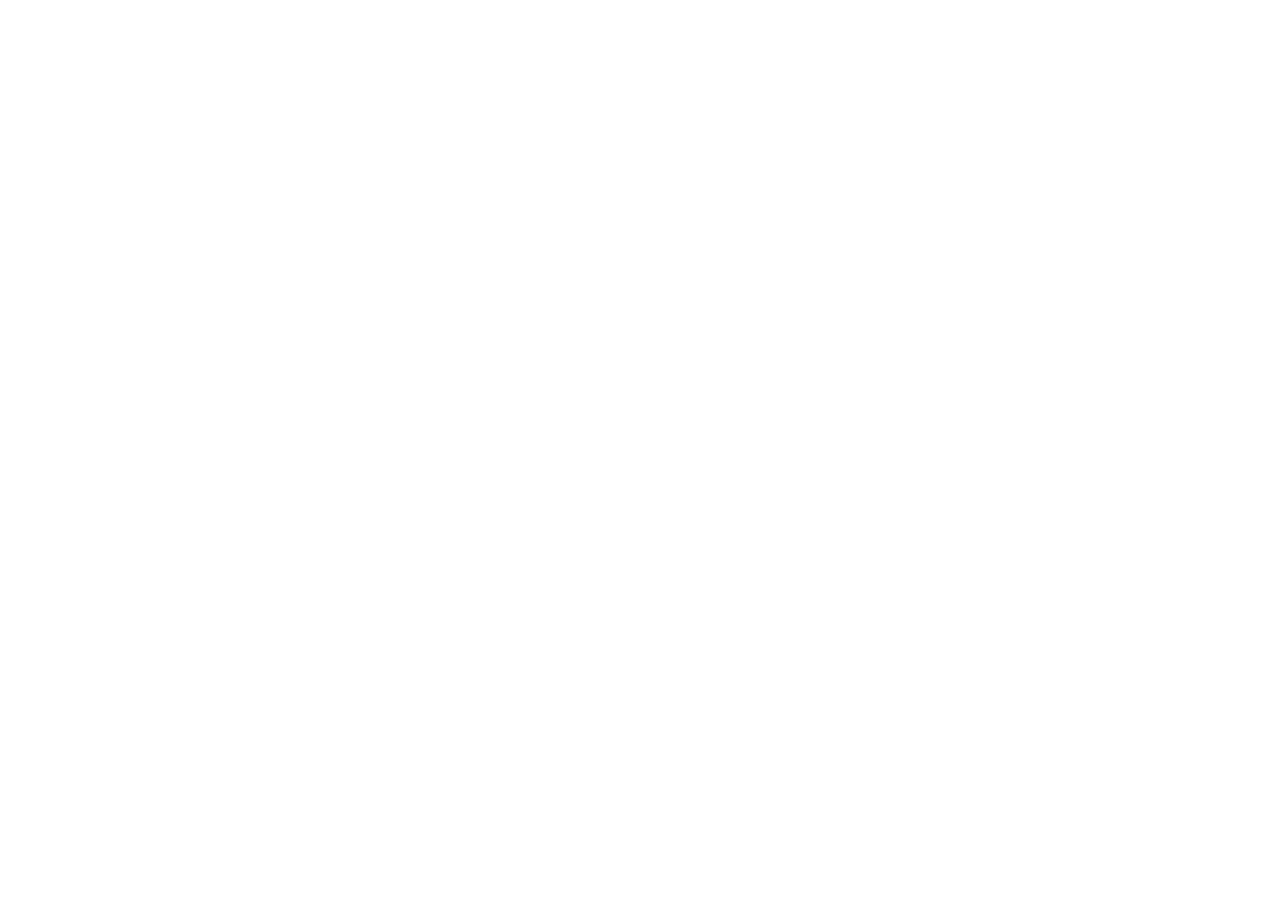
==== commit 330ae927: "Add complete Reignsound favicon and mobile icon support" ====
--- a/index.html
+++ b/index.html
@@ -20,7 +20,16 @@
   <meta name="twitter:title" content="Reignsound™ | Organization and Official Resources" />
   <meta name="twitter:description" content="Reignsound™ is a global enterprise supporting a better universe through an interconnected ecosystem of brands, initiatives, and resources." />
   <meta name="author" content="Reignsound™" />
+  <meta name="apple-mobile-web-app-capable" content="yes" />
+  <meta name="apple-mobile-web-app-title" content="Reignsound" />
+  <meta name="apple-mobile-web-app-status-bar-style" content="default" />
+  <meta name="msapplication-TileColor" content="#d9f0fb" />
+  <link rel="icon" href="/favicon.ico" sizes="any" />
   <link rel="icon" href="/favicon.svg" type="image/svg+xml" />
+  <link rel="icon" href="/favicon-32x32.png" type="image/png" sizes="32x32" />
+  <link rel="apple-touch-icon" href="/apple-touch-icon.png" sizes="180x180" />
+  <link rel="mask-icon" href="/safari-pinned-tab.svg" color="#000000" />
+  <link rel="manifest" href="/site.webmanifest" />
   <title>Reignsound™ | Organization and Official Resources</title>
   <link rel="preconnect" href="https://fonts.googleapis.com" />
   <link rel="preconnect" href="https://fonts.gstatic.com" crossorigin />
@@ -50,229 +59,3 @@
 
   <link rel="stylesheet" href="styles.css" />
 </head>
-<body>
-  <a class="skip-link" href="#main">Skip to content</a>
-  <header class="site-header">
-    <a class="wordmark" href="#top" aria-label="Reignsound™ organization website"><img class="wordmark-art" src="/assets/reignsound-org-wordmark-outlined.svg" alt="REIGNSOUND.org" /></a>
-    <nav aria-label="Main navigation">
-      <a class="nav-link active" href="#top">Home</a>
-      <a class="nav-link" href="#about">About</a>
-      <a class="nav-link" href="#focus">Impact</a>
-      <a class="nav-link" href="/standards/">Standards</a>
-      <a class="nav-link" href="#support">Contribute</a>
-    </nav>
-    <a class="search-link" href="#about" aria-label="Explore Reignsound™" title="Explore Reignsound™"><svg viewBox="0 0 24 24" aria-hidden="true"><circle cx="10.8" cy="10.8" r="6.8"/><path d="m16 16 5 5"/></svg></a>
-  </header>
-
-  <main id="main">
-    <section class="hero" id="top" aria-labelledby="hero-title">
-      <div class="hero-copy">
-        <p class="eyebrow hero-eyebrow"><span class="hero-quote-text">“An interconnected ecosystem for good”<span class="hero-quote-attribution">― UHGC™<sup>1</sup></span></span></p>
-        <h1 id="hero-title">REIGNSOUND<span>™</span></h1>
-        <p class="hero-lede">A future-forward enterprise building better business.</p>
-        <p class="hero-description">Reignsound™ is a global enterprise that develops and manages a conglomeration of brands, initiatives, and resources to advance global well-being, philanthropic efforts, universal accessibility, and equitable opportunity.</p>
-        <a class="primary-button" href="#support">Build with Reignsound™ <svg class="button-chevron" viewBox="0 0 24 24" aria-hidden="true" focusable="false"><path d="m6 9 6 6 6-6"/></svg></a>
-      </div>
-      <svg class="landscape" viewBox="0 0 1440 500" preserveAspectRatio="xMidYMax slice" role="img" aria-label="A bright, calm landscape of pastel sky bands and rolling green hills">
-        <defs>
-          <linearGradient id="sky" x1="0" y1="0" x2="0" y2="1"><stop stop-color="#d7f0fc"/><stop offset="1" stop-color="#f4f8f6"/></linearGradient>
-          <filter id="paper"><feTurbulence type="fractalNoise" baseFrequency=".65" numOctaves="2" stitchTiles="stitch"/><feColorMatrix values=".25 0 0 0 .7 .25 0 0 0 .7 .25 0 0 0 .7 0 0 0 .12 0"/></filter>
-        </defs>
-        <path fill="url(#sky)" d="M0 0H1440V500H0Z"/>
-        <circle cx="1260" cy="120" r="54" fill="#fff8df"/>
-        <path fill="#fffaf1" d="M0 177C150 165 205 225 292 267S414 299 480 288s107 18 165 42 110 9 176-12 91-13 154-28 116-5 178-36 165-59 287-52v298H0Z"/>
-        <path fill="#ffb8b5" d="M0 250c116-9 192 37 280 65s115 38 183 30 104 15 166 39 106 8 174-9 102-8 163-27 110-7 170-36 179-62 304-61v249H0Z"/>
-        <path fill="#ffd4bd" d="M0 328c106-2 180 21 265 43s124 33 194 24 113 17 180 32 112 7 177-9 103-5 168-19 106-1 169-21 170-40 287-43v165H0Z"/>
-        <path fill="#d4e8ed" d="M0 373c100-20 164 32 259 36s158-22 233-7 124 45 192 26 111-20 179-14 99-24 166-35 124 6 197-22 140-29 214-13v156H0Z"/>
-        <path fill="#5b484b" d="M0 409c62-16 90-44 146-31s92 47 150 51 110-12 160 4 93 24 144 10 88-37 141-26 97 25 153 7 102-20 156-12 96-32 144-38 102 15 146 8v118H0Z"/>
-        <path fill="#18875b" d="M0 455c110-54 164-45 242-33s132 25 206 11 116-36 185-20 109 27 177 9 113-34 180-21 103 14 165-8 133-32 195-12 63 19 90 19v100H0Z"/>
-        <path fill="#38a85c" d="M0 485c120-37 184-28 279-15s133 10 210-6 116-20 192-6 108 10 183-8 115-23 185-7 113 4 178-14 134-18 213-3v74H0Z"/>
-        <path fill="#a8d83f" d="M0 500c116-23 188-42 287-27s138 23 220 6 132-14 207-2 110 13 183 1 122-17 194-5 122 14 197-1 111-19 152-17v45H0Z"/>
-        <path fill="#d2e96d" d="M0 500c138-4 216-20 309-13s146 15 230 4 137-12 209-4 116 11 196 2 138-10 214-3 162 13 282-3v17H0Z"/>
-        <path d="M405 500c40-28 72-43 111-61s62-37 86-54c-29 8-60 18-83 34-37 24-61 39-93 53-27 12-43 19-55 28Z" fill="#98766e"/>
-        <path d="M405 500c25-17 50-29 75-40 42-19 75-42 104-68-32 22-64 37-98 53-34 15-61 29-81 45Z" fill="#b08a7e" opacity=".8"/>
-        <path fill="#fff" opacity=".12" filter="url(#paper)" d="M0 0H1440V500H0Z"/>
-      </svg>
-    </section>
-
-    <section class="principles" aria-label="Reignsound™ commitments">
-      <article><h2>Universal Reach</h2><p>Supporting communities<br /> across the planet, and beyond.</p></article>
-      <article><h2>Lasting Impact</h2><p>Investing in people,<br /> ideas, and solutions.</p></article>
-      <article><h2>Trusted Ecosystem</h2><p>A network of brands,<br /> partners, and initiatives.</p></article>
-      <article><h2>Inclusive Future</h2><p>More access. More equity.<br /> More opportunity.</p></article>
-    </section>
-
-    <section class="focus-section section-wrap" id="focus">
-      <div class="focus-intro" id="about">
-        <p class="section-kicker">REIGNSOUND’S FOCUS</p>
-        <h2><span class="focus-word-people">People.</span> <span class="focus-word-secondary">Planet.</span> <span class="focus-word-progress">Progress.</span></h2>
-        <p>Reignsound™ supports charitable efforts, global well-being, and universal accessibility through strategic partnerships, innovative solutions, and sustainable resource development.</p>
-      </div>
-      <article class="focus-item"><span class="focus-icon green"><svg viewBox="0 0 48 48" aria-hidden="true"><circle cx="24" cy="15" r="6"/><circle cx="11" cy="19" r="4.5"/><circle cx="37" cy="19" r="4.5"/><path d="M12 37v-5c0-5 5-8 12-8s12 3 12 8v5M3 35v-4c0-4 3-7 8-7m34 11v-4c0-4-3-7-8-7"/></svg></span><h3>Global Well-Being</h3><p>Health, education,<br /> and opportunity for all.</p></article>
-      <article class="focus-item"><span class="focus-icon blue"><svg viewBox="0 0 48 48" aria-hidden="true"><path d="M37 7C21 8 10 16 11 28c1 7 7 10 13 7C35 29 37 7 37 7Z"/><path d="M8 41c7-11 14-17 23-25"/></svg></span><h3>Philanthropic Efforts</h3><p>Supporting causes<br /> that create lasting change.</p></article>
-      <article class="focus-item"><span class="focus-icon violet"><svg viewBox="0 0 48 48" aria-hidden="true"><circle cx="24" cy="24" r="18"/><path d="M6 24h36M24 6c6 6 8 12 8 18s-2 12-8 18c-6-6-8-12-8-18s2-12 8-18ZM10 13h28M10 35h28"/></svg></span><h3>Global Accessibility</h3><p>Breaking down barriers<br /> across borders and communities.</p></article>
-      <article class="focus-item"><span class="focus-icon amber"><svg viewBox="0 0 48 48" aria-hidden="true"><circle cx="24" cy="24" r="18"/><path d="M14 19h20M14 29h20"/></svg></span><h3>Equity &amp; Opportunity</h3><p>Building a more inclusive<br /> and just future.</p></article>
-    </section>
-
-    <section class="brands-section section-wrap" aria-labelledby="brands-title">
-      <div class="brands-intro"><p class="section-kicker">REIGNSOUND™ BRANDS</p><h2 id="brands-title">An Expanding Ecosystem</h2><p>Reignsound™ brings together brands and initiatives across media, technology, commerce, and social impact. The Reignsound Color Classification System™ (RCCS™) uses color to identify functional areas—not ownership or legal status.</p><div class="rccs-key" aria-label="Reignsound Color Classification System™ (RCCS™)"><p class="rccs-key-title">RCCS™ · FUNCTIONAL COLOR KEY</p><ul><li class="rccs-orange"><span></span>Executive &amp; Core</li><li class="rccs-purple"><span></span>Creative &amp; Publishing</li><li class="rccs-red"><span></span>News &amp; Advertising</li><li class="rccs-green"><span></span>Finance</li><li class="rccs-mono"><span></span>Technology &amp; External Organizations</li><li class="rccs-gray"><span></span>Services</li><li class="rccs-brown"><span></span>Standards, Governance, &amp; Resources</li></ul></div></div>
-      <div class="brands-list" aria-label="Selected Reignsound™ ecosystem brands">
-        <div class="brand brand-creative"><span class="brand-symbol record-symbol" aria-hidden="true"><svg viewBox="0 0 48 48"><rect x="5" y="5" width="38" height="38" rx="5"/><circle cx="24" cy="24" r="14"/><circle cx="24" cy="24" r="9"/><circle cx="24" cy="24" r="2" fill="currentColor"/><path d="M24 10v5M10 24h5M24 33v5M33 24h5"/></svg></span><span>Reignsound Records™</span></div>
-        <div class="brand brand-service"><span class="brand-symbol" aria-hidden="true"><svg viewBox="0 0 48 48"><circle cx="24" cy="24" r="18"/><circle cx="24" cy="24" r="9"/><path d="M24 6v9m0 18v9M6 24h9m18 0h9M11.3 11.3l6.4 6.4m12.6 12.6 6.4 6.4m0-25.4-6.4 6.4m-12.6 12.6-6.4-6.4"/></svg></span><span>Reignsound Support™</span></div>
-        <div class="brand brand-external"><span class="brand-symbol" aria-hidden="true"><img class="monogram-art" src="/assets/brands/righteous-reality/righteous-reality-monogram.svg" alt="" /></span><span>RIGHTEOUS REALITY™</span></div>
-        <div class="brand brand-core"><span class="brand-symbol umbrella-symbol" aria-hidden="true"><svg viewBox="0 0 48 48"><circle cx="24" cy="24" r="19"/><path d="M5 24Q14 7 24 5 34 7 43 24Q34 18 24 24 14 18 5 24Z"/><path d="M24 5v19M5 24h38M10.5 13.5 24 24l13.5-10.5M10.5 34.5 24 24l13.5 10.5"/></svg></span><span>UMBRELLA™</span></div>
-        <div class="brand"><span class="brand-symbol more-symbol">···</span><span>and more...</span></div>
-      </div>
-    </section>
-
-    <section class="support-section" id="support" aria-labelledby="support-title">
-      <div class="support-copy">
-        <p class="section-kicker">BUILD WITH REIGNSOUND™</p>
-        <h2 id="support-title"><span class="join-prefix">Grow with</span> <strong>Reignsound™</strong><span class="support-colon">:</span></h2>
-        <p class="support-lede">New ways to contribute to Reignsound™ initiatives, support Reignsound™, and grow with Reignsound™ are on the way.</p>
-        <p class="support-detail">Get notified when new opportunities become available.</p>
-      </div>
-      <div class="signup-panel">
-        <form class="signup-form" id="opportunities-signup" data-stage="email">
-          <div class="signup-email-stage" id="signup-email-stage">
-            <label class="visually-hidden" for="signup-email">Your email address (required)</label>
-            <input id="signup-email" name="email" type="email" autocomplete="email" placeholder="Your email address *" required />
-            <label class="newsletter-option" for="signup-everything">
-              <input id="signup-everything" name="newsletter" type="checkbox" />
-              <span><strong>Send me everything.</strong><small>Include Reignsound’s newsletter, news, and general updates.</small></span>
-            </label>
-            <button type="submit">Keep me posted <span aria-hidden="true">→</span></button>
-          </div>
-          <div class="signup-name-stage" id="signup-name-stage" hidden>
-            <div class="signup-email-summary">
-              <span>Signing up with</span>
-              <strong id="signup-email-summary"></strong>
-              <button type="button" class="signup-edit-email" id="signup-edit-email">Edit email</button>
-            </div>
-            <div class="signup-name-fields">
-              <div>
-                <label class="visually-hidden" for="signup-first-name">First name (required)</label>
-                <input id="signup-first-name" name="first_name" type="text" autocomplete="given-name" placeholder="First name *" />
-              </div>
-              <div>
-                <label class="visually-hidden" for="signup-last-name">Last name (optional)</label>
-                <input id="signup-last-name" name="last_name" type="text" autocomplete="family-name" placeholder="Last name (optional)" />
-              </div>
-            </div>
-            <div>
-              <label class="visually-hidden" for="signup-phone">Phone number (optional)</label>
-              <input class="signup-phone" id="signup-phone" name="phone" type="tel" autocomplete="tel" placeholder="Phone number (optional)" />
-            </div>
-            <button type="button" id="signup-submit">Submit <span aria-hidden="true">→</span></button>
-            <input type="text" name="website" id="signup-website" class="signup-honeypot" tabindex="-1" autocomplete="off" aria-hidden="true" />
-            <p class="signup-note">* Required fields</p>
-          </div>
-          <p class="signup-status" id="signup-status" role="status">Your information will be saved securely to notify you about Reignsound™ opportunities. Newsletter updates are optional.</p>
-        </form>
-        <script>
-          (() => {
-            const form = document.getElementById('opportunities-signup');
-            const email = document.getElementById('signup-email');
-            const emailStage = document.getElementById('signup-email-stage');
-            const nameStage = document.getElementById('signup-name-stage');
-            const emailSummary = document.getElementById('signup-email-summary');
-            const status = document.getElementById('signup-status');
-            const firstName = document.getElementById('signup-first-name');
-            const lastName = document.getElementById('signup-last-name');
-            const phone = document.getElementById('signup-phone');
-            const newsletter = document.getElementById('signup-everything');
-            const editEmail = document.getElementById('signup-edit-email');
-            const submit = document.getElementById('signup-submit');
-            const honeypot = document.getElementById('signup-website');
-            const endpoint = 'https://xasdgzuogtscoxejwpnz.supabase.co/functions/v1/reignsound-opportunity-signup';
-
-            form.addEventListener('submit', (event) => {
-              event.preventDefault();
-              if (form.dataset.stage !== 'email' || !email.reportValidity()) return;
-              form.dataset.stage = 'name';
-              emailStage.hidden = true;
-              nameStage.hidden = false;
-              firstName.required = true;
-              emailSummary.textContent = email.value.trim();
-              status.textContent = 'Add your first name to complete your signup.';
-              firstName.focus();
-            });
-
-            editEmail.addEventListener('click', () => {
-              form.dataset.stage = 'email';
-              nameStage.hidden = true;
-              firstName.required = false;
-              emailStage.hidden = false;
-              status.textContent = 'You can update your email address before continuing.';
-              email.focus();
-            });
-
-            submit.addEventListener('click', async () => {
-              if (!email.reportValidity() || !firstName.reportValidity()) return;
-              submit.disabled = true;
-              submit.setAttribute('aria-busy', 'true');
-              submit.innerHTML = 'Submitting…';
-              status.textContent = 'Saving your signup…';
-              try {
-                const response = await fetch(endpoint, {
-                  method: 'POST',
-                  headers: { 'Content-Type': 'application/json' },
-                  body: JSON.stringify({
-                    email: email.value.trim(),
-                    first_name: firstName.value.trim(),
-                    last_name: lastName.value.trim(),
-                    phone: phone.value.trim(),
-                    newsletter_opt_in: newsletter.checked,
-                    website: honeypot.value
-                  })
-                });
-                const result = await response.json().catch(() => ({}));
-                if (!response.ok || result.ok !== true) {
-                  throw new Error(result.error || 'Reignsound™ couldn’t save your signup. Please try again.');
-                }
-                form.dataset.stage = 'complete';
-                emailStage.hidden = true;
-                nameStage.hidden = true;
-                status.textContent = 'Thank you for signing up. Your information has been received.';
-              } catch (error) {
-                status.textContent = error instanceof Error
-                  ? error.message
-                  : 'Reignsound™ couldn’t save your signup just now. Please try again.';
-                submit.disabled = false;
-                submit.removeAttribute('aria-busy');
-                submit.innerHTML = 'Submit <span aria-hidden="true">→</span>';
-              }
-            });
-          })();
-        </script>
-      </div>
-    </section>
-  </main>
-
-  <section class="notes-section" aria-labelledby="notes-title">
-    <div class="notes-inner">
-      <h2 id="notes-title">Note:</h2>
-      <ol>
-        <li><strong>UHGC™</strong> refers to UMBRELLA Holding Group Company™ — an international house of brands.</li>
-      </ol>
-    </div>
-  </section>
-
-  <footer class="site-footer">
-    <div class="footer-brand"><a class="footer-wordmark" href="#top" aria-label="Reignsound™ organization website"><img class="wordmark-art" src="/assets/reignsound-org-wordmark-outlined.svg" alt="REIGNSOUND.org" /></a><p data-reignsound-footer-description></p></div>
-    <nav class="footer-nav" aria-label="Footer navigation"><a href="#top">Home</a><a href="#about">About</a><a href="#focus">Impact</a><a href="#support">Join Reignsound™</a><a href="/standards/">Standards</a></nav>
-    <section class="provenance" aria-labelledby="provenance-title">
-      <h2 class="provenance-title" id="provenance-title">Documentation &amp; Technology</h2>
-      <dl class="provenance-list">
-        <div><dt>Website</dt><dd>reignsound.org</dd></div>
-        <div><dt>Technology standard</dt><dd>Reignsound Web™ <span class="provenance-version">Pre-v1 · Shared runtime not yet deployed</span></dd></div>
-        <div><dt>Site release</dt><dd>v1.0.0 · MVP</dd></div>
-        <div><dt>Content authority</dt><dd>Reignsound™</dd></div>
-        <div><dt>Source repository</dt><dd><a href="https://github.com/reignsound/reignsound-org" target="_blank" rel="noopener noreferrer">GitHub® · reignsound-org</a></dd></div>
-        <div><dt>Last verified</dt><dd><time id="release-verified-date" datetime="2026-10-30">2026-10-30</time></dd></div>
-      </dl>
-    </section>
-  </footer>
-  <script src="/assets/reignsound-site-config.js" defer></script>
-</body>
-</html>
--- a/styles.css
+++ b/styles.css
@@ -1,4 +1,4 @@
-:root{--ink:#071a3a;--muted:#49617e;--line:#dce4ec;--paper:#fff;--mono:'IBM Plex Mono',monospace;--sans:'IBM Plex Sans',Arial,sans-serif;--serif:'IBM Plex Serif',serif}*{box-sizing:border-box}html{scroll-behavior:smooth;scroll-padding-top:24px}body{margin:0;color:var(--ink);background:#fff;font-family:var(--sans);-webkit-font-smoothing:antialiased}a{color:inherit;text-decoration:none}.skip-link{position:absolute;left:12px;top:-50px;background:#fff;padding:12px;z-index:10}.skip-link:focus{top:12px}.site-header{height:82px;display:grid;grid-template-columns:1fr auto 1fr;align-items:center;padding:0 clamp(24px,5.4vw,80px);position:absolute;top:0;left:0;right:0;z-index:2}.wordmark,.footer-wordmark{font-size:clamp(18px,2vw,24px);font-weight:700;letter-spacing:.025em;white-space:nowrap}.wordmark{display:block;width:clamp(120px,16vw,190px);line-height:0}.wordmark img{display:block;width:100%;height:auto;max-height:38px;object-fit:contain;object-position:left center}.footer-wordmark{display:block;width:clamp(150px,18vw,205px);line-height:0}.footer-wordmark img{display:block;width:100%;height:auto;max-height:34px;object-fit:contain;object-position:left center;}.wordmark span,.footer-wordmark span{font-size:.42em;vertical-align:top;display:inline-block;margin-left:2px;margin-top:.13em}.site-header nav{display:flex;align-items:center;gap:clamp(18px,3.2vw,44px);height:100%}.nav-link{font-size:13px;font-weight:500;height:100%;display:flex;align-items:center;position:relative}.nav-link.active:after{content:"";height:2px;position:absolute;bottom:20px;left:-12px;right:-12px;background:#2588ce}.search-link{justify-self:end;width:28px;height:28px;display:grid;place-items:center}.search-link svg{width:23px;fill:none;stroke:currentColor;stroke-width:2;stroke-linecap:round}.hero{position:relative;min-height:584px;display:flex;justify-content:center;align-items:flex-start;text-align:center;overflow:hidden;background:linear-gradient(180deg,#d9f1fc 0%,#e7f5fb 64%,#f4f8f6 100%);padding:116px 24px 170px}.hero-copy{position:relative;z-index:1;max-width:900px}.hero-eyebrow{display:block;font-size:11px;letter-spacing:.16em;text-transform:uppercase;color:#486581;margin:0 0 13px}.hero h1{font-size:clamp(40px,5.5vw,64px);line-height:1.1;letter-spacing:.012em;margin:0 0 17px;font-weight:700}.hero h1 span{font-size:.38em;vertical-align:top;display:inline-block;margin:8px 0 0 3px}.hero-lede{font-size:clamp(19px,2.05vw,24px);line-height:1.38;font-weight:450;margin:0 auto 20px}.hero-description{font-size:15px;line-height:1.6;color:#365573;margin:0 auto 21px}.primary-button{display:inline-flex;align-items:center;gap:22px;border-radius:999px;padding:12px 27px;background:#061b3e;color:#fff;font-size:14px;font-weight:500;box-shadow:0 2px 3px #0b24471c;transition:transform .2s,background .2s}.primary-button:hover{background:#123566;transform:translateY(-1px)}.primary-button span{font-size:19px;line-height:14px}.landscape{position:absolute;bottom:0;left:0;width:100%;height:56%;min-height:270px;z-index:0}.principles{display:grid;grid-template-columns:repeat(4,1fr);padding:36px clamp(24px,5.4vw,80px);background:#fff}.principles article{text-align:center;padding:4px 14px 6px;border-right:1px solid #d7e0e8}.principles article:last-child{border:0}.principles h2{font-size:17px;line-height:1.3;margin:0 0 10px;font-weight:600}.principles p{font-size:13px;line-height:1.65;color:var(--muted);margin:0}.section-wrap{padding-left:clamp(24px,5.4vw,80px);padding-right:clamp(24px,5.4vw,80px)}.focus-section{display:grid;grid-template-columns:minmax(240px,1.5fr) repeat(4,minmax(120px,1fr));gap:22px;align-items:start;padding-top:42px;padding-bottom:39px;border-top:1px solid #f0f2f5}.section-kicker{font-size:11px;letter-spacing:.2em;font-weight:600;color:#3f5875;margin:0 0 10px}.focus-intro h2,.brands-intro h2{font-size:clamp(23px,2.3vw,29px);letter-spacing:-.025em;line-height:1.2;margin:0 0 12px;font-weight:600}.focus-intro>p:last-child,.brands-intro>p:last-child{font-size:14px;line-height:1.65;color:var(--muted);margin:0;max-width:390px}.focus-item{text-align:center;min-width:0;display:flex;flex-direction:column;align-items:center;padding-top:4px}.focus-item+.focus-item{border-left:1px solid #edf0f4;padding-left:10px}.focus-icon{width:58px;height:58px;display:grid;place-items:center;border-radius:50%;margin:0 auto 14px;color:#fff}.focus-icon svg{width:31px;height:31px;fill:none;stroke:currentColor;stroke-width:1.7;stroke-linecap:round;stroke-linejoin:round}.green{background:#4caf68}.blue{background:#c83e3a}.violet{background:#8870c7}.amber{background:#ffad32}.focus-item h3{font-size:13px;line-height:1.3;font-weight:600;margin:0 0 9px;min-height:34px;display:flex;align-items:flex-start;justify-content:center}.focus-item p{font-size:11.5px;line-height:1.55;color:var(--muted);margin:0}.brands-section{border-top:1px solid #e5eaf0;display:grid;grid-template-columns:minmax(220px,.9fr) 2fr;gap:34px;align-items:center;padding-top:27px;padding-bottom:28px}.brands-intro h2{font-size:22px}.brands-intro>p:last-child{font-size:13px;max-width:310px}.brands-list{display:grid;grid-template-columns:repeat(5,1fr);gap:10px;border-left:1px solid #e1e7ed;padding-left:26px}.brand{display:flex;align-items:center;flex-direction:column;text-align:center;gap:9px;font-size:10.5px;font-weight:500;white-space:normal}.brand-symbol{width:50px;height:50px;display:grid;place-items:center;border-radius:50%;background:#edf2f8;color:#163c68;font-size:31px;line-height:1}.brand-symbol svg{width:29px;height:29px;fill:none;stroke:currentColor;stroke-width:1.8;stroke-linecap:round;stroke-linejoin:round}.rr-symbol svg{width:34px;height:34px;stroke-width:1.35}.more-symbol{font-size:27px;letter-spacing:2px}.support-section{display:grid;grid-template-columns:minmax(260px,1fr) minmax(300px,.8fr);align-items:center;gap:clamp(28px,6vw,84px);background:#f6f9fb;padding:42px clamp(24px,5.4vw,80px);border-top:1px solid #e5eaf0}.support-section h2{font-size:clamp(27px,3vw,34px);margin:0 0 12px;letter-spacing:-.035em}.support-section .support-lede{font-size:15px;line-height:1.65;color:#294563;margin:0 0 10px;max-width:560px}.support-section .support-detail{font-size:13px;line-height:1.6;color:var(--muted);margin:0}.signup-panel{width:100%;max-width:470px;justify-self:end}.signup-form{display:grid;gap:14px}.signup-form>input[type=email]{width:100%;min-height:48px;border:1px solid #ccd8e4;border-radius:9px;background:#fff;padding:0 15px;font:400 14px var(--sans);color:var(--ink);outline-offset:3px}.signup-form>input[type=email]::placeholder{color:#77879a}.newsletter-option{display:flex;align-items:flex-start;gap:10px;cursor:pointer}.newsletter-option>input{width:17px;height:17px;margin:2px 0 0;accent-color:#10294a;flex:0 0 auto}.newsletter-option span{display:grid;gap:3px}.newsletter-option strong{font-size:13px;font-weight:600}.newsletter-option small{font-size:12px;line-height:1.5;color:var(--muted)}.signup-form button{display:flex;justify-content:center;align-items:center;gap:18px;min-height:46px;padding:0 20px;border:0;border-radius:999px;background:#10294a;color:#fff;font:500 13px var(--sans);cursor:not-allowed;opacity:.72}.signup-form button span{font-size:18px}.signup-status{font-size:11px;line-height:1.5;color:#5a6c7e;margin:0}.visually-hidden{position:absolute;width:1px;height:1px;padding:0;margin:-1px;overflow:hidden;clip:rect(0,0,0,0);white-space:nowrap;border:0}.site-footer{background:#101f33;color:#f6f8fb;display:grid;grid-template-columns:1.2fr 1.2fr 1fr;gap:28px;align-items:center;padding:32px clamp(24px,5.4vw,80px);min-height:112px}.footer-wordmark{font-size:16px;letter-spacing:.12em}.footer-brand p{font-size:11px;color:#b7c3d0;margin:8px 0 0}.footer-nav{display:flex;justify-content:center;gap:clamp(12px,2.2vw,29px);font-size:11px;color:#d1d9e3}.footer-nav a:hover{color:#fff;text-decoration:underline;text-underline-offset:4px}.provenance{border-left:1px solid #516073;padding-left:24px;color:#c1cbd7;min-width:0}.provenance-title{font-family:var(--sans);font-size:12px;font-weight:600;color:#fff;margin:0 0 12px;letter-spacing:.015em}.provenance-list{display:grid;gap:7px;margin:0;font-size:10px;line-height:1.5}.provenance-list>div{display:grid;grid-template-columns:minmax(90px,.8fr) minmax(0,1.4fr);gap:10px}.provenance-list dt{color:#9eafc1}.provenance-list dd{margin:0;overflow-wrap:anywhere}.provenance-list a{color:#fff;text-decoration:underline;text-decoration-color:#7c8da2;text-underline-offset:3px}.provenance-list a:hover{text-decoration-color:#fff}.provenance-version{display:block;color:#9eafc1;font-size:9px;margin-top:2px}
+:root{--ink:#071a3a;--muted:#49617e;--line:#dce4ec;--paper:#fff;--mono:'IBM Plex Mono',monospace;--sans:'IBM Plex Sans',Arial,sans-serif;--serif:'IBM Plex Serif',serif}*{box-sizing:border-box}html{scroll-behavior:smooth;scroll-padding-top:24px}body{margin:0;color:var(--ink);background:#fff;font-family:var(--sans);-webkit-font-smoothing:antialiased}a{color:inherit;text-decoration:none}.skip-link{position:absolute;left:12px;top:-50px;background:#fff;padding:12px;z-index:10}.skip-link:focus{top:12px}.site-header{height:82px;display:grid;grid-template-columns:1fr auto 1fr;align-items:center;padding:0 clamp(24px,5.4vw,80px);position:absolute;top:0;left:0;right:0;z-index:2}.wordmark,.footer-wordmark{font-size:clamp(18px,2vw,24px);font-weight:700;letter-spacing:.025em;white-space:nowrap}.wordmark{display:block;width:clamp(120px,16vw,190px);line-height:0}.wordmark img{display:block;width:100%;height:auto;max-height:38px;object-fit:contain;object-position:left center}.footer-wordmark{display:block;width:clamp(150px,18vw,205px);line-height:0}.footer-wordmark img{display:block;width:100%;height:auto;max-height:34px;object-fit:contain;object-position:left center;}.wordmark span,.footer-wordmark span{font-size:.42em;vertical-align:top;display:inline-block;margin-left:2px;margin-top:.13em}.site-header nav{display:flex;align-items:center;gap:clamp(18px,3.2vw,44px);height:100%}.nav-link{font-size:13px;font-weight:500;height:100%;display:flex;align-items:center;position:relative}.nav-link.active:after{content:"";height:2px;position:absolute;bottom:20px;left:-12px;right:-12px;background:#2588ce}.search-link{justify-self:end;width:28px;height:28px;display:grid;place-items:center}.search-link svg{width:23px;fill:none;stroke:currentColor;stroke-width:2;stroke-linecap:round}.hero{position:relative;min-height:584px;display:flex;justify-content:center;align-items:flex-start;text-align:center;overflow:hidden;background:linear-gradient(180deg,#d9f1fc 0%,#e7f5fb 64%,#f4f8f6 100%);padding:116px 24px 170px}.hero-copy{position:relative;z-index:1;max-width:900px}.hero-eyebrow{display:block;font-size:11px;letter-spacing:.16em;text-transform:uppercase;color:#486581;margin:0 0 13px}.hero h1{font-size:clamp(40px,5.5vw,64px);line-height:1.1;letter-spacing:.012em;margin:0 0 17px;font-weight:700}.hero h1 span{font-size:.38em;vertical-align:top;display:inline-block;margin:8px 0 0 3px}.hero-lede{font-size:clamp(19px,2.05vw,24px);line-height:1.38;font-weight:450;margin:0 auto 20px}.hero-description{font-size:15px;line-height:1.6;color:#365573;margin:0 auto 21px}.primary-button{display:inline-flex;align-items:center;gap:22px;border-radius:999px;padding:12px 27px;background:#061b3e;color:#fff;font-size:14px;font-weight:500;box-shadow:0 2px 3px #0b24471c;transition:transform .2s,background .2s}.primary-button:hover{background:#123566;transform:translateY(-1px)}.primary-button span{font-size:19px;line-height:14px}.primary-button .button-chevron{width:17px;height:17px;fill:none;stroke:currentColor;stroke-width:2;stroke-linecap:round;stroke-linejoin:round}.landscape{position:absolute;bottom:0;left:0;width:100%;height:56%;min-height:270px;z-index:0}.principles{display:grid;grid-template-columns:repeat(4,1fr);padding:36px clamp(24px,5.4vw,80px);background:#fff}.principles article{text-align:center;padding:4px 14px 6px;border-right:1px solid #d7e0e8}.principles article:last-child{border:0}.principles h2{font-size:17px;line-height:1.3;margin:0 0 10px;font-weight:600}.principles p{font-size:13px;line-height:1.65;color:var(--muted);margin:0}.section-wrap{padding-left:clamp(24px,5.4vw,80px);padding-right:clamp(24px,5.4vw,80px)}.focus-section{display:grid;grid-template-columns:minmax(240px,1.5fr) repeat(4,minmax(120px,1fr));gap:22px;align-items:start;padding-top:42px;padding-bottom:39px;border-top:1px solid #f0f2f5}.section-kicker{font-size:11px;letter-spacing:.2em;font-weight:600;color:#3f5875;margin:0 0 10px}.focus-intro h2,.brands-intro h2{font-size:clamp(23px,2.3vw,29px);letter-spacing:-.025em;line-height:1.2;margin:0 0 12px;font-weight:600}.focus-intro>p:last-child,.brands-intro>p:last-child{font-size:14px;line-height:1.65;color:var(--muted);margin:0;max-width:390px}.focus-item{text-align:center;min-width:0;display:flex;flex-direction:column;align-items:center;padding-top:4px}.focus-item+.focus-item{border-left:1px solid #edf0f4;padding-left:10px}.focus-icon{width:58px;height:58px;display:grid;place-items:center;border-radius:50%;margin:0 auto 14px;color:#fff}.focus-icon svg{width:31px;height:31px;fill:none;stroke:currentColor;stroke-width:1.7;stroke-linecap:round;stroke-linejoin:round}.green{background:#4caf68}.blue{background:#c83e3a}.violet{background:#8870c7}.amber{background:#ffad32}.focus-item h3{font-size:13px;line-height:1.3;font-weight:600;margin:0 0 9px;min-height:34px;display:flex;align-items:flex-start;justify-content:center}.focus-item p{font-size:11.5px;line-height:1.55;color:var(--muted);margin:0}.brands-section{border-top:1px solid #e5eaf0;display:grid;grid-template-columns:minmax(220px,.9fr) 2fr;gap:34px;align-items:center;padding-top:27px;padding-bottom:28px}.brands-intro h2{font-size:22px}.brands-intro>p:last-child{font-size:13px;max-width:310px}.brands-list{display:grid;grid-template-columns:repeat(5,1fr);gap:10px;border-left:1px solid #e1e7ed;padding-left:26px}.brand{display:flex;align-items:center;flex-direction:column;text-align:center;gap:9px;font-size:10.5px;font-weight:500;white-space:normal}.brand-symbol{width:50px;height:50px;display:grid;place-items:center;border-radius:50%;background:#edf2f8;color:#163c68;font-size:31px;line-height:1}.brand-symbol svg{width:29px;height:29px;fill:none;stroke:currentColor;stroke-width:1.8;stroke-linecap:round;stroke-linejoin:round}.rr-symbol svg{width:34px;height:34px;stroke-width:1.35}.more-symbol{font-size:27px;letter-spacing:2px}.support-section{display:grid;grid-template-columns:minmax(260px,1fr) minmax(300px,.8fr);align-items:center;gap:clamp(28px,6vw,84px);background:#f6f9fb;padding:42px clamp(24px,5.4vw,80px);border-top:1px solid #e5eaf0}.support-section h2{font-size:clamp(27px,3vw,34px);margin:0 0 12px;letter-spacing:-.035em}.support-section .support-lede{font-size:15px;line-height:1.65;color:#294563;margin:0 0 10px;max-width:560px}.support-section .support-detail{font-size:13px;line-height:1.6;color:var(--muted);margin:0}.signup-panel{width:100%;max-width:470px;justify-self:end}.signup-form{display:grid;gap:14px}.signup-form>input[type=email]{width:100%;min-height:48px;border:1px solid #ccd8e4;border-radius:9px;background:#fff;padding:0 15px;font:400 14px var(--sans);color:var(--ink);outline-offset:3px}.signup-form>input[type=email]::placeholder{color:#77879a}.newsletter-option{display:flex;align-items:flex-start;gap:10px;cursor:pointer}.newsletter-option>input{width:17px;height:17px;margin:2px 0 0;accent-color:#10294a;flex:0 0 auto}.newsletter-option span{display:grid;gap:3px}.newsletter-option strong{font-size:13px;font-weight:600}.newsletter-option small{font-size:12px;line-height:1.5;color:var(--muted)}.signup-form button{display:flex;justify-content:center;align-items:center;gap:18px;min-height:46px;padding:0 20px;border:0;border-radius:999px;background:#10294a;color:#fff;font:500 13px var(--sans);cursor:not-allowed;opacity:.72}.signup-form button span{font-size:18px}.signup-status{font-size:11px;line-height:1.5;color:#5a6c7e;margin:0}.visually-hidden{position:absolute;width:1px;height:1px;padding:0;margin:-1px;overflow:hidden;clip:rect(0,0,0,0);white-space:nowrap;border:0}.site-footer{background:#101f33;color:#f6f8fb;display:grid;grid-template-columns:1.2fr 1.2fr 1fr;gap:28px;align-items:center;padding:32px clamp(24px,5.4vw,80px);min-height:112px}.footer-wordmark{font-size:16px;letter-spacing:.12em}.footer-brand p{font-size:11px;color:#b7c3d0;margin:8px 0 0}.footer-nav{display:flex;justify-content:center;gap:clamp(12px,2.2vw,29px);font-size:11px;color:#d1d9e3}.footer-nav a:hover{color:#fff;text-decoration:underline;text-underline-offset:4px}.provenance{border-left:1px solid #516073;padding-left:24px;color:#c1cbd7;min-width:0}.provenance-title{font-family:var(--sans);font-size:12px;font-weight:600;color:#fff;margin:0 0 12px;letter-spacing:.015em}.provenance-list{display:grid;gap:7px;margin:0;font-size:10px;line-height:1.5}.provenance-list>div{display:grid;grid-template-columns:minmax(90px,.8fr) minmax(0,1.4fr);gap:10px}.provenance-list dt{color:#9eafc1}.provenance-list dd{margin:0;overflow-wrap:anywhere}.provenance-list a{color:#fff;text-decoration:underline;text-decoration-color:#7c8da2;text-underline-offset:3px}.provenance-list a:hover{text-decoration-color:#fff}.provenance-version{display:block;color:#9eafc1;font-size:9px;margin-top:2px}
 @media(min-width:1500px){.hero{min-height:620px}.landscape{height:58%}}
 @media(max-width:950px){.site-header{grid-template-columns:1fr auto;}.site-header nav{gap:18px}.search-link{display:none}.focus-section{grid-template-columns:repeat(4,1fr);gap:20px}.focus-intro{grid-column:1/-1;max-width:650px;margin-bottom:8px}.focus-item:first-of-type{border-left:0}.brands-section{grid-template-columns:1fr;gap:22px}.brands-list{border-left:0;border-top:1px solid #e1e7ed;padding:22px 0 0}.site-footer{grid-template-columns:1fr 1fr}.provenance{grid-column:1/-1;border-left:0;border-top:1px solid #516073;padding:16px 0 0}.footer-nav{justify-content:flex-end}}
 @media(max-width:620px){.site-header{height:72px;padding:0 20px;align-items:center}.wordmark{width:clamp(112px,35vw,145px);font-size:17px}.site-header nav{gap:13px}.nav-link{font-size:11px}.nav-link.active:after{bottom:15px;left:-4px;right:-4px}.hero{min-height:620px;padding:120px 22px 210px}.hero h1{font-size:clamp(37px,10vw,54px);margin-bottom:16px}.hero-lede{font-size:19px}.desktop-break{display:none}.hero-description{max-width:430px;font-size:13px;line-height:1.65}.landscape{height:44%;min-height:240px;width:150%;left:-25%}.principles{grid-template-columns:repeat(2,1fr);padding:22px 16px;row-gap:20px}.principles article{padding:8px 5px;border-right:1px solid #d7e0e8}.principles article:nth-child(2){border-right:0}.principles article:nth-child(3){border-top:1px solid #edf0f4;padding-top:18px}.principles article:nth-child(4){border-top:1px solid #edf0f4;border-right:0;padding-top:18px}.principles h2{font-size:15px}.principles p{font-size:12px}.focus-section{grid-template-columns:repeat(2,minmax(0,1fr));padding-top:30px;padding-bottom:30px;gap:26px 12px}.focus-intro{grid-column:1/-1}.focus-intro h2{font-size:25px}.focus-item+.focus-item{border-left:0;padding-left:0}.focus-item:nth-of-type(odd){border-left:0}.focus-item p{font-size:11.5px}.brands-section{padding-top:24px;padding-bottom:26px}.brands-list{grid-template-columns:repeat(3,1fr);row-gap:22px}.brand{font-size:10px}.brand-symbol{width:45px;height:45px}.support-section{grid-template-columns:1fr;gap:24px;padding-top:30px;padding-bottom:30px}.signup-panel{justify-self:stretch;max-width:none}.support-section h2{font-size:22px}.support-note{white-space:normal}.site-footer{grid-template-columns:1fr;gap:22px;padding-top:27px;padding-bottom:27px}.footer-wordmark{width:clamp(145px,48vw,185px)}.footer-nav{justify-content:flex-start;flex-wrap:wrap;gap:18px}.provenance{grid-column:auto}.hero-eyebrow{display:block;font-size:9px;letter-spacing:.16em;text-transform:uppercase;color:#486581;margin:0 0 13px}}
